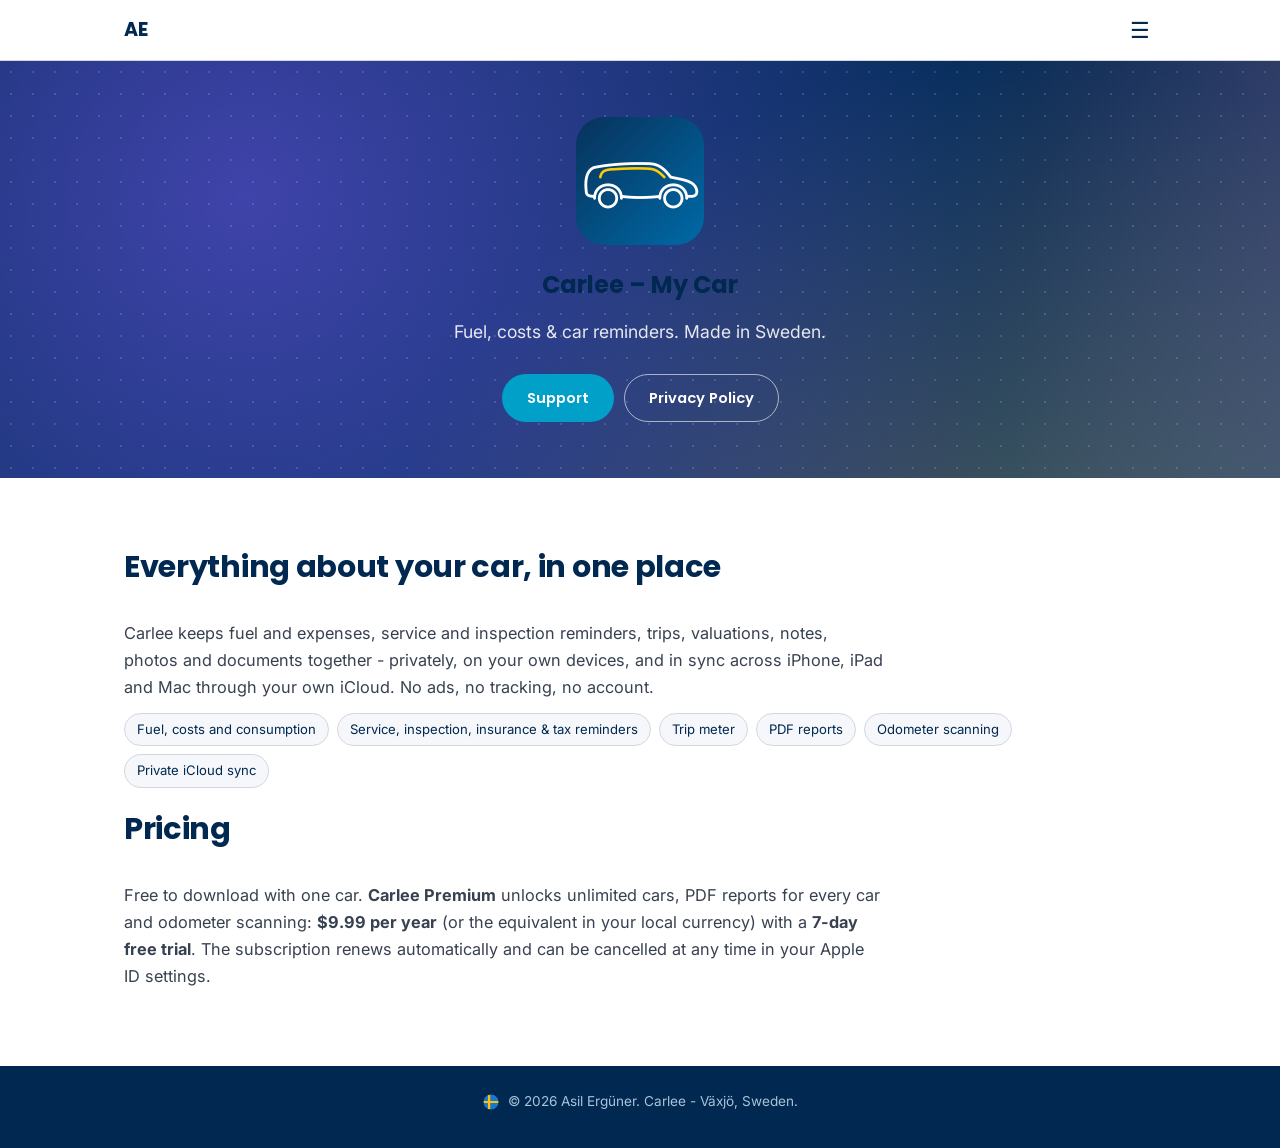
==== carlee/index.html @ 9c523f9e "Add Carlee app page, privacy policy and support pages Co-Authored-By: Claude Sonnet 5.5 <noreply@ant" ====
<!DOCTYPE html>
<html lang="en">
<head>
<meta charset="UTF-8">
<meta name="viewport" content="width=device-width, initial-scale=1.0">
<title>Carlee – My Car | Car costs &amp; reminders for iPhone, iPad and Mac</title>
<meta name="description" content="Carlee is an independent car-management app made in Sweden: fuel, costs, reminders, trips and PDF reports. 7-day free trial, $9.99 per year.">
<link rel="icon" href="data:,">
<link rel="preconnect" href="https://fonts.googleapis.com">
<link rel="preconnect" href="https://fonts.gstatic.com" crossorigin>
<link href="https://fonts.googleapis.com/css2?family=Poppins:wght@500;600;700;800&family=Inter:wght@400;500;600&display=swap" rel="stylesheet">
<link rel="stylesheet" href="/style.css">
</head>
<body>

<header class="site-header">
  <div class="wrap header-inner">
    <a href="/index.html" class="logo">AE</a>
    <nav class="nav" id="nav">
      <a href="/index.html#projects">← All Projects</a>
      <a href="/carlee/">Carlee</a>
      <a href="/carlee/privacy/">Privacy</a>
      <a href="/carlee/support/">Support</a>
    </nav>
    <button class="nav-toggle" id="navToggle" aria-label="Toggle menu">☰</button>
  </div>
</header>

<main id="top">

  <section class="hero">
    <div class="wrap hero-inner">
      <img class="project-icon" src="/assets/apps/carlee-icon.png" alt="Carlee app icon" style="width:128px;height:128px;border-radius:28px;margin-bottom:20px">
      <h1>Carlee – My Car</h1>
      <p class="cw-tagline">Fuel, costs &amp; car reminders. Made in Sweden.</p>
      <div class="hero-actions">
        <a class="btn btn-primary" href="/carlee/support/">Support</a>
        <a class="btn btn-outline" href="/carlee/privacy/">Privacy Policy</a>
      </div>
    </div>
  </section>

  <section class="section">
    <div class="wrap">
      <h2>Everything about your car, in one place</h2>
      <p class="about-text">Carlee keeps fuel and expenses, service and inspection reminders, trips, valuations, notes, photos and documents together - privately, on your own devices, and in sync across iPhone, iPad and Mac through your own iCloud. No ads, no tracking, no account.</p>
      <ul class="chip-list">
        <li>Fuel, costs and consumption</li>
        <li>Service, inspection, insurance &amp; tax reminders</li>
        <li>Trip meter</li>
        <li>PDF reports</li>
        <li>Odometer scanning</li>
        <li>Private iCloud sync</li>
      </ul>
      <h2>Pricing</h2>
      <p class="about-text">Free to download with one car. <strong>Carlee Premium</strong> unlocks unlimited cars, PDF reports for every car and odometer scanning: <strong>$9.99 per year</strong> (or the equivalent in your local currency) with a <strong>7-day free trial</strong>. The subscription renews automatically and can be cancelled at any time in your Apple ID settings.</p>
    </div>
  </section>
</main>

<footer class="site-footer">
  <div class="wrap">
    <p><img class="flag-icon" src="/assets/icons/SwedenFlag.png" alt="Sweden flag"> &copy; <span id="year"></span> Asil Ergüner. Carlee - Växjö, Sweden.</p>
  </div>
</footer>

<script src="/script.js"></script>
</body>
</html>
---- style.css ----
:root {
  --navy: #002850;
  --navy-light: #0b3a6e;
  --cyan: #00a0c8;
  --accent-violet: #7c5cff;
  --accent-coral: #ff6584;
  --accent-amber: #ffb648;
  --body-text: #374150;
  --muted: #828c9b;
  --divider: #d2d7de;
  --surface: #ffffff;
  --surface-alt: #f5f7fa;
  --max-width: 1080px;
  --radius: 18px;
  --radius-sm: 10px;
  --shadow-card: 0 4px 20px rgba(0,40,80,0.06);
  --shadow-card-hover: 0 20px 40px rgba(0,40,80,0.14);
  --font-heading: "Poppins", "Segoe UI", system-ui, sans-serif;
  --font-body: "Inter", "Segoe UI", system-ui, -apple-system, "Helvetica Neue", Arial, sans-serif;
}

* { box-sizing: border-box; }

html { scroll-behavior: smooth; }
[id] { scroll-margin-top: 76px; }

body {
  margin: 0;
  font-family: var(--font-body);
  color: var(--body-text);
  background: var(--surface);
  line-height: 1.65;
}

.wrap {
  max-width: var(--max-width);
  margin: 0 auto;
  padding: 0 24px;
}

h1, h2, h3 { font-family: var(--font-heading); color: var(--navy); margin: 0 0 12px; font-weight: 700; }
h2 { font-size: 1.9rem; margin-bottom: 28px; letter-spacing: -0.01em; }
h2.center { text-align: center; }
h3 { font-size: 1.1rem; margin-bottom: 4px; }
p { margin: 0 0 12px; }
a { color: var(--cyan); text-decoration: none; }
a:hover { text-decoration: underline; }

.eyebrow {
  font-family: var(--font-heading);
  color: var(--cyan);
  font-weight: 600;
  font-size: 0.78rem;
  text-transform: uppercase;
  letter-spacing: 0.14em;
  margin-bottom: 8px;
}
.eyebrow.center { text-align: center; }
.section-gap-top { margin-top: 56px; }

/* Header */
.site-header {
  position: sticky;
  top: 0;
  z-index: 100;
  background: rgba(255,255,255,0.92);
  backdrop-filter: blur(6px);
  border-bottom: 1px solid var(--divider);
}
.header-inner {
  position: relative;
  display: flex;
  align-items: center;
  justify-content: space-between;
  height: 60px;
}
.logo {
  font-family: var(--font-heading);
  font-weight: 700;
  color: var(--navy);
  font-size: 1.2rem;
  text-decoration: none;
}
.nav {
  position: absolute;
  top: calc(100% + 8px);
  right: 0;
  left: auto;
  width: 300px;
  max-width: calc(100vw - 48px);
  background: #fff;
  flex-direction: column;
  align-items: flex-start;
  padding: 16px 20px;
  border: 1px solid var(--divider);
  border-radius: 12px;
  box-shadow: var(--shadow-card-hover);
  display: none;
  gap: 16px;
}
.nav.open { display: flex; }
.nav a {
  font-family: var(--font-heading);
  color: var(--body-text);
  font-weight: 500;
  font-size: 0.92rem;
}
.nav a:hover { color: var(--cyan); text-decoration: none; }
.nav-toggle {
  display: block;
  background: none;
  border: none;
  font-size: 1.4rem;
  cursor: pointer;
  color: var(--navy);
}

/* Hero */
.hero {
  position: relative;
  background:
    radial-gradient(circle at 12% 20%, rgba(124,92,255,0.5), transparent 42%),
    radial-gradient(circle at 88% 12%, rgba(255,101,132,0.45), transparent 45%),
    radial-gradient(circle at 50% 100%, rgba(255,182,72,0.32), transparent 55%),
    radial-gradient(circle at 85% 80%, rgba(0,160,200,0.4), transparent 45%),
    linear-gradient(160deg, var(--navy) 0%, var(--navy-light) 100%);
  background-size: 160% 160%;
  animation: heroDrift 16s ease-in-out infinite alternate;
  padding: 56px 0;
  overflow: hidden;
}
@keyframes heroDrift {
  0% { background-position: 0% 0%, 100% 0%, 50% 100%, 100% 100%, 0% 0%; }
  100% { background-position: 15% 15%, 85% 15%, 55% 85%, 90% 90%, 0% 0%; }
}
.hero::before {
  content: "";
  position: absolute;
  inset: 0;
  background-image: radial-gradient(rgba(255,255,255,0.14) 1px, transparent 1px);
  background-size: 22px 22px;
  pointer-events: none;
}
.hero .wrap { position: relative; z-index: 1; }

.hero-split {
  display: grid;
  grid-template-columns: minmax(280px, 340px) 1fr;
  gap: 28px;
  align-items: stretch;
}

.hero-card, .hero-info {
  background: #fff;
  border-radius: 24px;
  box-shadow: 0 24px 60px rgba(0,10,25,0.35);
  overflow: hidden;
}
.hero-card { text-align: center; display: flex; flex-direction: column; align-items: center; padding: 0; }
.hero-info { text-align: left; padding: 40px 32px; }

.hero-photo {
  width: 100%;
  aspect-ratio: 3 / 2;
  object-fit: cover;
  object-position: 62% 35%;
  display: block;
}
.hero-card-body {
  padding: 28px 32px 32px;
  display: flex;
  flex-direction: column;
  align-items: center;
  width: 100%;
}
.hero-card h1 { font-size: 1.6rem; margin-bottom: 4px; }
.hero-role { color: var(--cyan); font-weight: 600; font-size: 0.92rem; margin-bottom: 20px; }

.social-row { display: flex; gap: 10px; margin-bottom: 24px; }
.social-row a {
  width: 38px;
  height: 38px;
  border-radius: 50%;
  background: var(--surface-alt);
  color: var(--navy);
  display: flex;
  align-items: center;
  justify-content: center;
}
.social-row a svg { width: 18px; height: 18px; }
.social-row a:hover { background: var(--cyan); color: #fff; }

.hero-actions { display: flex; gap: 10px; justify-content: center; flex-wrap: nowrap; width: 100%; }
.hero-card .btn { flex: 1; text-align: center; min-width: 0; padding-left: 14px; padding-right: 14px; white-space: nowrap; }

.hero-info .about-text { color: var(--body-text); margin-bottom: 24px; }

.fact-grid {
  display: grid;
  grid-template-columns: 1fr 1fr;
  gap: 12px;
}
.fact-pill {
  display: flex;
  flex-direction: column;
  gap: 6px;
  background: var(--surface-alt);
  border-radius: 12px;
  padding: 12px 16px;
}
.fact-label {
  align-self: flex-start;
  background: var(--cyan);
  color: #fff;
  font-size: 0.7rem;
  font-weight: 600;
  text-transform: uppercase;
  letter-spacing: 0.06em;
  padding: 3px 9px;
  border-radius: 999px;
}
.fact-value { font-weight: 600; color: var(--navy); font-size: 0.95rem; }

@media (max-width: 800px) {
  .hero-split { grid-template-columns: 1fr; }
  .fact-grid { grid-template-columns: 1fr; }
}

/* Buttons */
.btn {
  display: inline-block;
  font-family: var(--font-heading);
  padding: 11px 24px;
  border-radius: 999px;
  font-weight: 600;
  font-size: 0.92rem;
  text-decoration: none;
  text-align: center;
  border: 1px solid transparent;
  transition: transform 0.15s ease, opacity 0.15s ease;
}
.btn:hover { text-decoration: none; opacity: 0.92; }
.btn-icon { display: inline-flex; align-items: center; justify-content: center; gap: 8px; }
.btn-icon svg { width: 16px; height: 16px; flex-shrink: 0; }
.btn-primary { background: var(--cyan); color: #fff; }
.btn-outline { background: transparent; color: #fff; border: 1px solid rgba(255,255,255,0.6); }
.btn-outline-navy { background: transparent; color: var(--navy); border: 1px solid var(--divider); }
.btn-outline-navy:hover { background: var(--surface-alt); border-color: var(--navy); }
.btn-small { background: var(--navy); color: #fff; padding: 7px 16px; font-size: 0.85rem; border-radius: 999px; }

/* Sections */
.section { padding: 64px 0; }
.section-alt { background: var(--surface-alt); }
.section-intro { color: var(--muted); margin-bottom: 32px; max-width: 640px; }
#hobbies .section-intro { max-width: none; }
.sub-heading { margin-top: 56px; }

.about-text { max-width: 760px; color: var(--body-text); font-size: 1.02rem; }

.about-grid {
  display: grid;
  grid-template-columns: repeat(auto-fit, minmax(240px, 1fr));
  gap: 24px;
  margin-top: 32px;
}
.about-card {
  background: var(--surface);
  border: 1px solid var(--divider);
  border-radius: var(--radius);
  box-shadow: var(--shadow-card);
  padding: 20px 22px;
}
.about-card h3 { color: var(--cyan); font-size: 1rem; text-transform: uppercase; letter-spacing: 0.03em; }

.tag-list, .plain-list { list-style: none; padding: 0; margin: 0; }
.tag-list li, .plain-list li {
  padding: 6px 0;
  border-bottom: 1px solid var(--divider);
  font-size: 0.92rem;
}
.tag-list li:last-child, .plain-list li:last-child { border-bottom: none; }

/* Timeline */
.timeline { display: flex; flex-direction: column; gap: 28px; }
.timeline-item {
  display: grid;
  grid-template-columns: 160px 56px 1fr;
  grid-template-areas: "date badge content";
  gap: 20px;
  align-items: start;
}
.timeline-date {
  grid-area: date;
  color: var(--cyan);
  font-weight: 600;
  font-size: 0.88rem;
  white-space: nowrap;
  padding-top: 10px;
}
.timeline-item .org-badge { grid-area: badge; }
.timeline-item .timeline-content { grid-area: content; }
.timeline-content h3 span { color: var(--navy); font-weight: 700; }
.timeline-loc { color: var(--muted); font-size: 0.88rem; margin-bottom: 8px; }
.timeline-content p:not(.timeline-loc) { font-size: 0.95rem; }

/* Logo / monogram badges */
.org-badge {
  width: 56px;
  height: 56px;
  border-radius: 12px;
  background: var(--surface);
  border: 1px solid var(--divider);
  display: flex;
  align-items: center;
  justify-content: center;
  overflow: hidden;
  flex-shrink: 0;
}
.org-badge img { width: 100%; height: 100%; object-fit: contain; padding: 8px; box-sizing: border-box; }
.org-badge img.logo-darken { filter: brightness(0.55) contrast(1.4); }
.org-badge.badge-mono {
  background: linear-gradient(150deg, var(--navy), var(--navy-light));
  color: #fff;
  font-weight: 700;
  font-size: 0.85rem;
  letter-spacing: 0.02em;
  border: none;
}

/* Skills as service cards */
.services-grid {
  display: grid;
  grid-template-columns: repeat(auto-fit, minmax(230px, 1fr));
  gap: 24px;
  margin-top: 36px;
}
.service-card {
  background: var(--surface);
  border: 1px solid var(--divider);
  border-radius: var(--radius);
  box-shadow: var(--shadow-card);
  padding: 32px 26px;
  text-align: center;
}
.service-icon {
  width: 64px;
  height: 64px;
  border-radius: 50%;
  background: linear-gradient(150deg, var(--cyan), var(--navy));
  color: #fff;
  display: flex;
  align-items: center;
  justify-content: center;
  margin: 0 auto 18px;
  box-shadow: 0 10px 22px rgba(0,160,200,0.28);
}
.service-icon svg { width: 26px; height: 26px; }
.service-card h3 { font-size: 1.05rem; margin-bottom: 8px; }
.service-card p { font-size: 0.88rem; color: var(--muted); margin: 0; }

/* Certificate badge cards */
.cert-grid {
  display: grid;
  grid-template-columns: repeat(auto-fit, minmax(150px, 1fr));
  gap: 16px;
}
.cert-card {
  background: var(--surface-alt);
  border: 1px solid var(--divider);
  border-radius: var(--radius);
  box-shadow: var(--shadow-card);
  padding: 18px 16px;
  text-align: center;
  display: flex;
  flex-direction: column;
  align-items: center;
  gap: 10px;
}
.cert-card p { font-size: 0.82rem; color: var(--body-text); margin: 0; line-height: 1.4; }
.cert-badge { width: 92px; height: 92px; display: flex; align-items: center; justify-content: center; }
.cert-badge img { width: 100%; height: 100%; object-fit: contain; }

/* Projects */
.project-grid {
  display: grid;
  grid-template-columns: repeat(auto-fit, minmax(260px, 1fr));
  gap: 24px;
}
.project-card {
  background: var(--surface);
  border: 1px solid var(--divider);
  border-radius: var(--radius);
  box-shadow: var(--shadow-card);
  padding: 24px;
  display: flex;
  flex-direction: column;
  gap: 14px;
}
.project-card-wide { grid-column: 1 / -1; flex-direction: row; align-items: flex-start; }
.project-card-wide .project-body { flex: 1; }
.project-icon {
  width: 64px;
  height: 64px;
  border-radius: 14px;
  object-fit: cover;
  flex-shrink: 0;
}
.project-icon-brand {
  display: flex;
  align-items: center;
  justify-content: center;
  background: var(--navy);
  color: var(--cyan);
  font-weight: 700;
  font-size: 1.1rem;
}
.project-sub { color: var(--muted); font-size: 0.85rem; margin-bottom: 6px; }
.project-body p { font-size: 0.95rem; }
.project-body { display: flex; flex-direction: column; flex: 1; }
.project-body .btn-small { margin-top: auto; align-self: flex-start; }
.chip-list { list-style: none; display: flex; flex-wrap: wrap; gap: 8px; padding: 0; margin: 8px 0 16px; }
.chip-list li {
  background: var(--surface-alt);
  border: 1px solid var(--divider);
  color: var(--navy);
  font-size: 0.82rem;
  padding: 5px 12px;
  border-radius: 999px;
}

/* Hobbies */
.hobby-grid {
  display: grid;
  grid-template-columns: repeat(auto-fit, minmax(260px, 1fr));
  gap: 24px;
  margin-top: 8px;
}
.hobby-card {
  margin: 0;
  border-radius: var(--radius);
  overflow: hidden;
  box-shadow: var(--shadow-card);
  background: var(--surface);
}
.hobby-card img { width: 100%; height: 260px; object-fit: cover; display: block; }
.hobby-photo-pair { display: flex; height: 260px; }
.hobby-photo-pair img { width: 50%; height: 100%; }
.hobby-card figcaption {
  padding: 14px 18px;
  font-family: var(--font-heading);
  font-weight: 600;
  color: var(--navy);
  font-size: 0.95rem;
}
.hobby-card:hover { transform: translateY(-6px); box-shadow: var(--shadow-card-hover); }

/* Contact form */
.contact-form {
  max-width: 560px;
  margin: 0 auto 28px;
  text-align: left;
  background: #fff;
  border: 1px solid var(--divider);
  border-radius: var(--radius);
  box-shadow: var(--shadow-card);
  padding: 32px;
}
.form-row { display: flex; gap: 14px; margin-bottom: 14px; }
.form-row input { flex: 1; }
.contact-form input, .contact-form textarea {
  width: 100%;
  font-family: var(--font-body);
  font-size: 0.95rem;
  padding: 12px 14px;
  border: 1px solid var(--divider);
  border-radius: var(--radius-sm);
  background: var(--surface-alt);
  color: var(--body-text);
  resize: vertical;
}
.contact-form textarea { margin-bottom: 16px; }
.contact-form input:focus, .contact-form textarea:focus {
  outline: none;
  border-color: var(--cyan);
  background: #fff;
}
.contact-form .btn { width: 100%; border: none; cursor: pointer; }
.form-note { margin: 12px 0 0; font-size: 0.85rem; color: var(--cyan); min-height: 1.2em; }
@media (max-width: 560px) {
  .form-row { flex-direction: column; gap: 0; }
}

/* Contact */
.contact-section { text-align: center; }
.contact-section .section-intro { margin-left: auto; margin-right: auto; }
.contact-actions { display: flex; gap: 14px; justify-content: center; flex-wrap: wrap; margin-top: 8px; }
.contact-section .btn-outline, .contact-section .btn-primary {
  color: #fff;
}
.contact-section .btn-outline { background: var(--navy); border: 1px solid var(--navy); }

/* Footer */
.site-footer {
  background: var(--navy);
  color: #a9c3da;
  padding: 24px 0;
  text-align: center;
  font-size: 0.85rem;
}
.site-footer a { color: #d7e6f2; }
.flag-icon { width: 18px; height: 18px; border-radius: 50%; vertical-align: middle; margin-right: 4px; object-fit: cover; }

/* ComplianceWorks page */
.hero-inner { display: flex; flex-direction: column; align-items: center; text-align: center; }
.cw-logo { width: 96px; height: 96px; margin: 0 auto 24px; display: block; border-radius: 20px; object-fit: contain; }

.cw-badge {
  display: inline-flex;
  align-items: center;
  gap: 10px;
  background: #fff;
  box-shadow: 0 8px 20px rgba(0,0,0,0.2);
  color: var(--muted);
  font-family: var(--font-heading);
  font-size: 0.85rem;
  font-weight: 600;
  letter-spacing: 0.04em;
  padding: 11px 22px 11px 24px;
  border-radius: 999px;
  margin-bottom: 24px;
}
.cw-badge-logo { height: 22px; width: auto; display: block; }
.cw-tagline {
  color: rgba(255,255,255,0.88);
  font-size: 1.1rem;
  max-width: 560px;
  margin: 0 0 28px;
}
.cw-stats {
  display: flex;
  gap: 40px;
  justify-content: center;
  flex-wrap: wrap;
  margin-top: 40px;
  padding-top: 32px;
  border-top: 1px solid rgba(255,255,255,0.15);
  width: 100%;
  max-width: 480px;
}
.cw-stat { display: flex; flex-direction: column; align-items: center; }
.cw-stat strong { font-family: var(--font-heading); color: #fff; font-size: 1.8rem; font-weight: 700; }
.cw-stat span { color: rgba(255,255,255,0.7); font-size: 0.8rem; margin-top: 2px; }
.cw-logo-wide-card {
  background: #fff;
  display: inline-block;
  padding: 34px 68px;
  border-radius: 16px;
  margin: 0 auto 24px;
  box-shadow: 0 14px 40px rgba(0,0,0,0.3);
}
.cw-logo-wide { display: block; height: 140px; width: auto; max-width: 100%; }
@media (max-width: 600px) {
  .cw-logo-wide-card { padding: 20px 32px; }
  .cw-logo-wide { height: 85px; }
}
.cw-feature-grid { margin-top: 20px; }
.cw-statement { background: var(--navy); padding: 44px 0; text-align: center; }
.cw-statement-text {
  color: #fff;
  font-family: var(--font-heading);
  font-weight: 800;
  font-size: clamp(1.6rem, 4.5vw, 3rem);
  letter-spacing: 0.01em;
  margin: 0;
}
.solution-layout {
  display: flex;
  gap: 40px;
  align-items: flex-start;
}
.solution-text { flex: 1; min-width: 0; }
.solution-text .about-text { margin-bottom: 12px; }
.solution-points { list-style: none; padding: 0; margin: 12px 0 0; max-width: 620px; }
.solution-points li {
  position: relative;
  padding: 8px 0 8px 26px;
  border-bottom: 1px solid var(--divider);
  font-size: 0.95rem;
  color: var(--body-text);
}
.solution-points li:last-child { border-bottom: none; }
.solution-points li::before {
  content: "";
  position: absolute;
  left: 2px;
  top: 15px;
  width: 8px;
  height: 8px;
  border-radius: 50%;
  background: var(--cyan);
}
.taskpane-shot { flex-shrink: 0; width: 220px; text-align: center; }
.taskpane-shot img {
  width: 100%;
  border-radius: 10px;
  border: 1px solid var(--divider);
  box-shadow: 0 12px 32px rgba(0,40,80,0.15);
}
.taskpane-caption { margin-top: 10px; font-size: 0.82rem; color: var(--muted); }
@media (max-width: 720px) {
  .solution-layout { flex-direction: column; }
  .taskpane-shot { width: 200px; margin: 0 auto; }
}

.screenshot-grid {
  display: grid;
  grid-template-columns: repeat(auto-fit, minmax(320px, 1fr));
  gap: 24px;
  margin-top: 24px;
}
.screenshot-card { margin: 0; text-align: center; }
.screenshot-card img {
  width: 100%;
  border-radius: 10px;
  border: 1px solid var(--divider);
  box-shadow: 0 12px 32px rgba(0,40,80,0.15);
  display: block;
  cursor: zoom-in;
}
.screenshot-card figcaption { margin-top: 10px; font-size: 0.88rem; color: var(--muted); }

/* Lightbox */
.lightbox {
  display: none;
  position: fixed;
  inset: 0;
  background: rgba(0,10,25,0.9);
  align-items: center;
  justify-content: center;
  padding: 40px;
  z-index: 1000;
  cursor: zoom-out;
}
.lightbox.open { display: flex; }
.lightbox img {
  max-width: 90vw;
  max-height: 90vh;
  border-radius: 8px;
  box-shadow: 0 20px 60px rgba(0,0,0,0.5);
}
.feature-card { position: relative; padding-top: 26px; }
.feature-icon-tile {
  width: 48px;
  height: 48px;
  border-radius: 12px;
  background: var(--surface-alt);
  border: 1px solid var(--divider);
  color: var(--cyan);
  display: flex;
  align-items: center;
  justify-content: center;
  margin-bottom: 14px;
}
.feature-icon-tile svg { width: 24px; height: 24px; }
.feature-icon-tile img { width: 30px; height: 30px; }

.utility-grid {
  display: grid;
  grid-template-columns: repeat(5, 1fr);
  gap: 14px;
  margin-top: 24px;
}
.utility-item {
  display: flex;
  align-items: center;
  gap: 10px;
  background: var(--surface);
  border: 1px solid var(--divider);
  border-radius: 8px;
  padding: 12px 14px;
  font-size: 0.85rem;
  color: var(--body-text);
  font-weight: 500;
}
.utility-item img { width: 24px; height: 24px; flex-shrink: 0; }
.btn-dark { color: var(--navy); border: 1px solid var(--navy); }
.contact-section .btn-dark { background: transparent; color: #fff; border: 1px solid rgba(255,255,255,0.6); }
.section:not(.contact-section) .btn-dark { background: transparent; }

.download-grid {
  display: grid;
  grid-template-columns: repeat(3, 1fr);
  gap: 24px;
  margin-top: 8px;
}
.download-card {
  background: var(--surface);
  border: 1px solid var(--divider);
  border-radius: var(--radius);
  box-shadow: var(--shadow-card);
  padding: 28px;
  display: flex;
  flex-direction: column;
  align-items: center;
  text-align: center;
  gap: 12px;
}
.download-icon {
  font-size: 1.8rem;
  width: 52px;
  height: 52px;
  border-radius: 50%;
  background: var(--surface-alt);
  display: flex;
  align-items: center;
  justify-content: center;
  flex-shrink: 0;
}
.download-body { display: flex; flex-direction: column; align-items: center; flex: 1; width: 100%; }
.download-body .btn { margin-top: auto; }
.eula-note { margin-top: 28px; color: var(--muted); font-size: 0.9rem; }

.trial-license {
  margin-top: 24px;
  background: var(--surface);
  border: 1px solid var(--divider);
  border-radius: var(--radius);
  box-shadow: var(--shadow-card);
  padding: 24px 28px;
}
.trial-license h3 { color: var(--cyan); }
.trial-license p { font-size: 0.92rem; }
.trial-license-keys {
  display: flex;
  flex-wrap: wrap;
  gap: 16px;
  margin-top: 8px;
}
.trial-license-field {
  display: flex;
  flex-direction: column;
  gap: 6px;
  background: var(--surface-alt);
  border-radius: var(--radius-sm);
  padding: 12px 18px;
  flex: 1;
  min-width: 220px;
}
.trial-license-field span {
  font-family: var(--font-heading);
  font-size: 0.72rem;
  font-weight: 600;
  text-transform: uppercase;
  letter-spacing: 0.06em;
  color: var(--muted);
}
.trial-license-field code {
  font-family: "SFMono-Regular", Consolas, "Liberation Mono", Menlo, monospace;
  font-size: 0.98rem;
  font-weight: 600;
  color: var(--navy);
  word-break: break-all;
}
.trial-license-note { margin: 14px 0 0; font-size: 0.85rem; color: var(--muted); }
.trial-license-download { justify-content: flex-start; margin-top: 12px; }

/* Motion & interaction */
a, .btn, .project-card, .about-card, .cert-card, .service-card, .hobby-card, .org-badge, .timeline-item .org-badge,
.utility-item, .download-card, .feature-card, .site-header {
  transition: transform 0.25s ease, box-shadow 0.25s ease, border-color 0.25s ease,
              background-color 0.25s ease, opacity 0.6s ease;
}

.btn:hover { transform: translateY(-2px); box-shadow: 0 8px 20px rgba(0,40,80,0.18); }
.btn-primary:hover { box-shadow: 0 8px 22px rgba(0,160,200,0.4); }
.btn:active { transform: translateY(0); box-shadow: none; }

.project-card:hover, .about-card:hover, .cert-card:hover, .download-card:hover, .feature-card:hover, .service-card:hover {
  transform: translateY(-6px);
  box-shadow: var(--shadow-card-hover);
  border-color: var(--cyan);
}
.service-card:hover .service-icon { transform: scale(1.08); }

.utility-item:hover {
  transform: translateY(-3px);
  border-color: var(--cyan);
  box-shadow: 0 8px 18px rgba(0,40,80,0.1);
}

.timeline-item:hover .org-badge { transform: scale(1.08); border-color: var(--cyan); }

.avatar { transition: transform 0.35s ease; }
.avatar:hover { transform: scale(1.06) rotate(3deg); }

.cw-logo-wide-card { transition: transform 0.3s ease, box-shadow 0.3s ease; }
.cw-logo-wide-card:hover { transform: translateY(-3px); box-shadow: 0 18px 46px rgba(0,0,0,0.35); }

/* Nav underline (top-level links only) */
.nav > a, .nav-dropdown > a { position: relative; }
.nav > a::after, .nav-dropdown > a::after {
  content: "";
  position: absolute;
  left: 0; right: 0; bottom: -6px;
  height: 2px;
  background: var(--cyan);
  transform: scaleX(0);
  transform-origin: right;
  transition: transform 0.25s ease;
}
.nav > a:hover::after, .nav-dropdown > a:hover::after { transform: scaleX(1); transform-origin: left; }

/* Projects dropdown */
.nav-dropdown { position: relative; width: 100%; }
.nav-dropdown-menu {
  position: static;
  padding-top: 0;
  display: none;
  flex-direction: column;
  z-index: 50;
}
.nav-dropdown-menu-inner {
  background: transparent;
  border: none;
  border-left: 2px solid var(--divider);
  box-shadow: none;
  padding: 4px 0 4px 10px;
  margin: 6px 0 0 2px;
  min-width: 0;
  display: flex;
  flex-direction: column;
  gap: 2px;
}
.nav-dropdown.open .nav-dropdown-menu { display: flex; }
.nav-dropdown-menu a {
  padding: 9px 10px;
  border-radius: 6px;
  font-size: 0.9rem;
  font-weight: 500;
  color: var(--body-text);
  white-space: nowrap;
}
.nav-dropdown-menu a:hover { background: var(--surface-alt); text-decoration: none; color: var(--navy); }
.nav-dropdown-divider { height: 1px; background: var(--divider); margin: 6px 4px; }

/* Sticky header shadow on scroll */
.site-header.scrolled { box-shadow: 0 4px 16px rgba(0,20,40,0.08); }

/* Hero entrance animation */
.hero-inner > * { animation: fadeInUp 0.7s ease both; }
.hero-inner > *:nth-child(1) { animation-delay: 0.05s; }
.hero-inner > *:nth-child(2) { animation-delay: 0.15s; }
.hero-inner > *:nth-child(3) { animation-delay: 0.25s; }
.hero-inner > *:nth-child(4) { animation-delay: 0.35s; }
.hero-inner > *:nth-child(5) { animation-delay: 0.45s; }
@keyframes fadeInUp {
  from { opacity: 0; transform: translateY(18px); }
  to { opacity: 1; transform: translateY(0); }
}

/* Scroll reveal */
.reveal { opacity: 0; transform: translateY(28px); transition: opacity 0.6s ease, transform 0.6s ease; }
.reveal.visible { opacity: 1; transform: translateY(0); }

@media (prefers-reduced-motion: reduce) {
  *, *::before, *::after {
    animation-duration: 0.001ms !important;
    animation-iteration-count: 1 !important;
    transition-duration: 0.001ms !important;
  }
  .reveal { opacity: 1; transform: none; }
}

/* Responsive */
@media (max-width: 720px) {
  .timeline-item {
    grid-template-columns: 56px 1fr;
    grid-template-areas: "badge date" "content content";
    gap: 6px 12px;
  }
  .timeline-date { padding-top: 0; align-self: center; }
  .project-card-wide { flex-direction: column; }
}

@media (max-width: 900px) {
  .utility-grid { grid-template-columns: repeat(2, 1fr); }
  .download-grid { grid-template-columns: 1fr; }
}
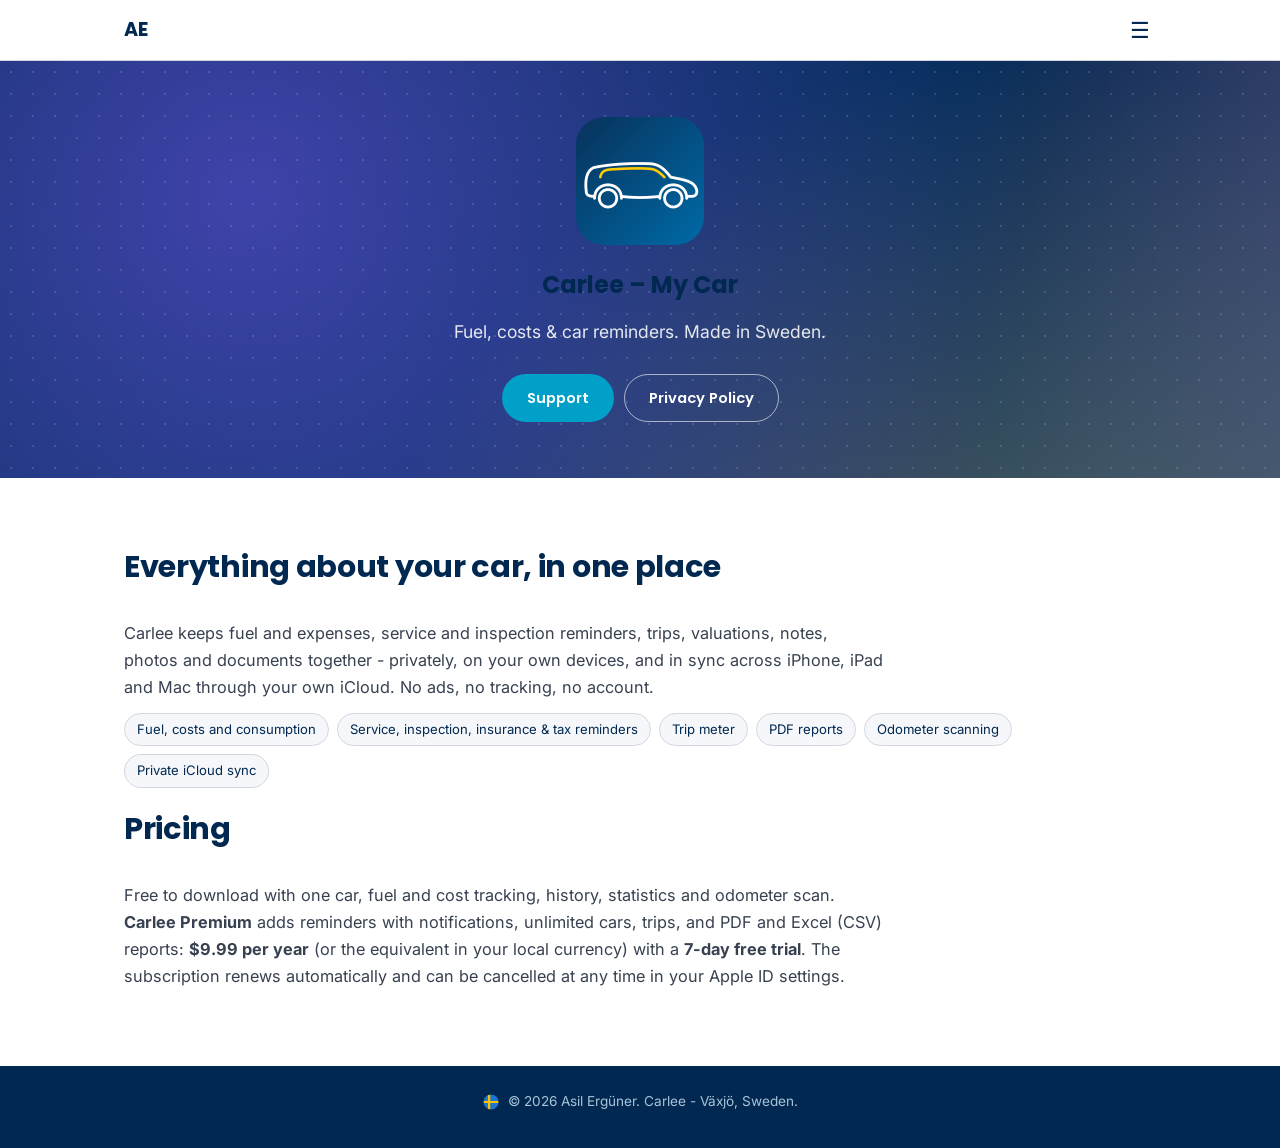
==== commit 8dc22c8b: "Update Carlee pricing text to the final free and Premium split Co-Authored-By: Claude Sonnet 5.5 <no" ====
--- a/carlee/index.html
+++ b/carlee/index.html
@@ -53,7 +53,7 @@
         <li>Private iCloud sync</li>
       </ul>
       <h2>Pricing</h2>
-      <p class="about-text">Free to download with one car. <strong>Carlee Premium</strong> unlocks unlimited cars, PDF reports for every car and odometer scanning: <strong>$9.99 per year</strong> (or the equivalent in your local currency) with a <strong>7-day free trial</strong>. The subscription renews automatically and can be cancelled at any time in your Apple ID settings.</p>
+      <p class="about-text">Free to download with one car, fuel and cost tracking, history, statistics and odometer scan. <strong>Carlee Premium</strong> adds reminders with notifications, unlimited cars, trips, and PDF and Excel (CSV) reports: <strong>$9.99 per year</strong> (or the equivalent in your local currency) with a <strong>7-day free trial</strong>. The subscription renews automatically and can be cancelled at any time in your Apple ID settings.</p>
     </div>
   </section>
 </main>
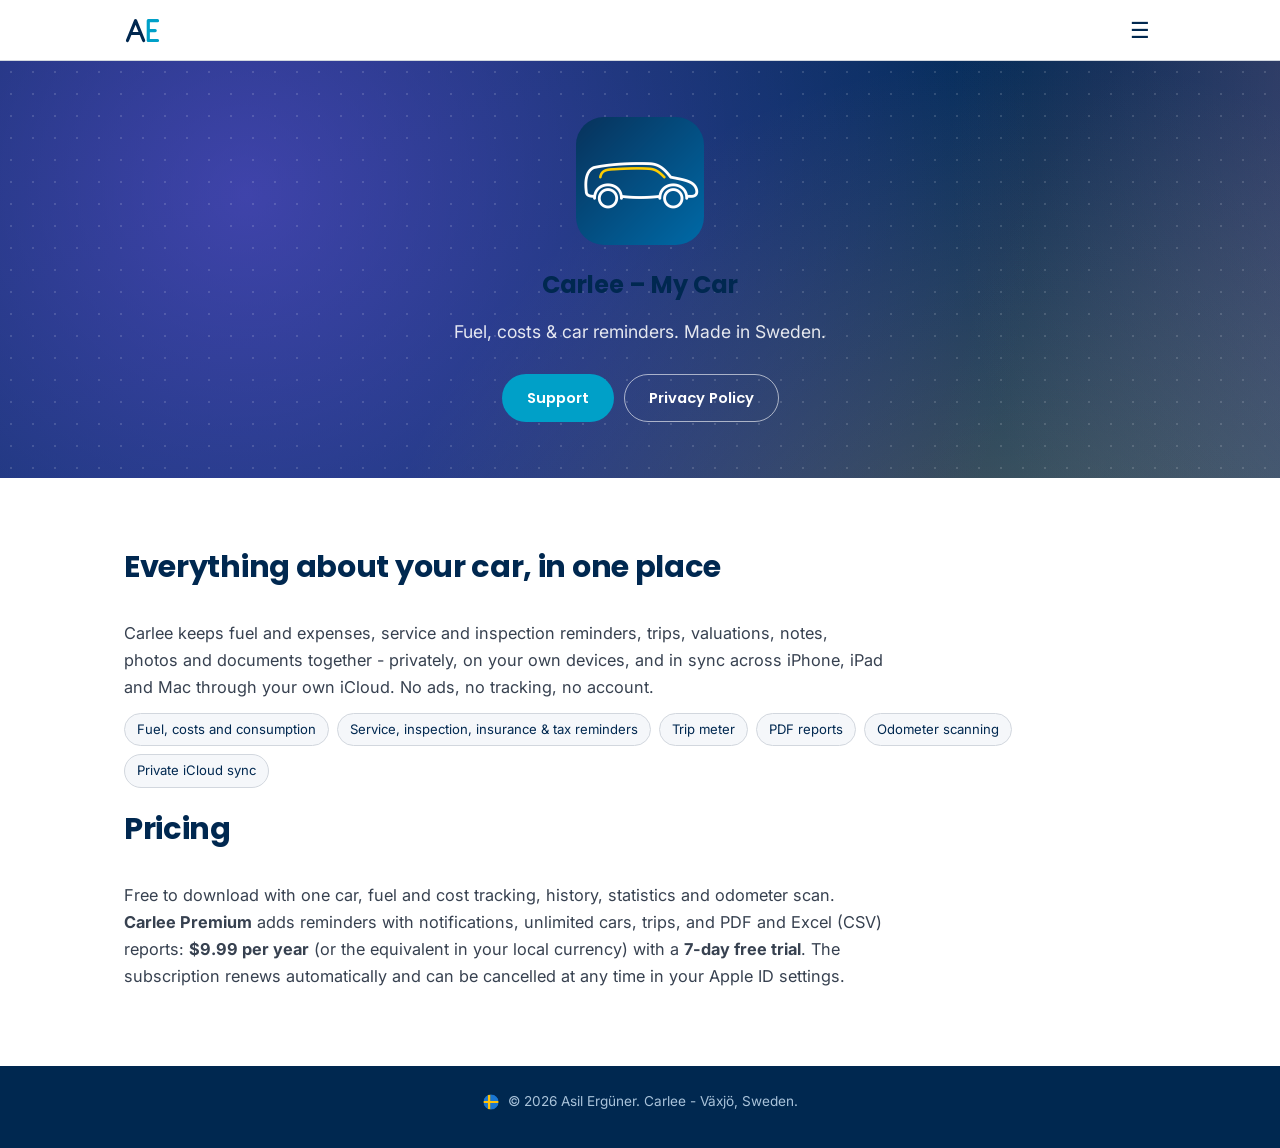
==== commit 0c28d43a: "Add AE logo mark, favicon and nav logo Co-Authored-By: Claude Sonnet 5.5 <noreply@anthropic.com> Cla" ====
--- a/carlee/index.html
+++ b/carlee/index.html
@@ -5,7 +5,8 @@
 <meta name="viewport" content="width=device-width, initial-scale=1.0">
 <title>Carlee – My Car | Car costs &amp; reminders for iPhone, iPad and Mac</title>
 <meta name="description" content="Carlee is an independent car-management app made in Sweden: fuel, costs, reminders, trips and PDF reports. 7-day free trial, $9.99 per year.">
-<link rel="icon" href="data:,">
+<link rel="icon" type="image/svg+xml" href="/assets/brand/favicon.svg">
+<link rel="apple-touch-icon" href="/assets/brand/favicon-180.png">
 <link rel="preconnect" href="https://fonts.googleapis.com">
 <link rel="preconnect" href="https://fonts.gstatic.com" crossorigin>
 <link href="https://fonts.googleapis.com/css2?family=Poppins:wght@500;600;700;800&family=Inter:wght@400;500;600&display=swap" rel="stylesheet">
@@ -15,7 +16,7 @@
 
 <header class="site-header">
   <div class="wrap header-inner">
-    <a href="/index.html" class="logo">AE</a>
+    <a href="/index.html" class="logo" aria-label="Asil Ergüner"><img src="/assets/brand/ae-mark.svg" alt="AE" class="logo-mark"></a>
     <nav class="nav" id="nav">
       <a href="/index.html#projects">← All Projects</a>
       <a href="/carlee/">Carlee</a>
--- a/style.css
+++ b/style.css
@@ -842,6 +842,8 @@
 }
 .nav-dropdown-menu a:hover { background: var(--surface-alt); text-decoration: none; color: var(--navy); }
 .nav-dropdown-divider { height: 1px; background: var(--divider); margin: 6px 4px; }
+/* Indent the individual projects under "All Software Development" */
+.nav-dropdown-menu-inner a:not(:first-child) { padding-left: 26px; }
 
 /* Sticky header shadow on scroll */
 .site-header.scrolled { box-shadow: 0 4px 16px rgba(0,20,40,0.08); }
@@ -886,3 +888,29 @@
   .utility-grid { grid-template-columns: repeat(2, 1fr); }
   .download-grid { grid-template-columns: 1fr; }
 }
+
+/* ComplianceWorks SEO sections */
+.cw-h1 {
+  color: #fff;
+  font-size: clamp(1.7rem, 4.2vw, 2.6rem);
+  line-height: 1.15;
+  max-width: 760px;
+  margin: 0 0 14px;
+}
+.cw-faq { max-width: 760px; }
+.cw-faq details {
+  border-bottom: 1px solid rgba(0,0,0,0.12);
+  padding: 16px 0;
+}
+.cw-faq summary {
+  font-family: var(--font-heading);
+  font-weight: 600;
+  color: var(--navy);
+  cursor: pointer;
+}
+.cw-faq details p { margin: 12px 0 0; color: var(--muted); }
+.cw-admin-grid { grid-template-columns: repeat(3, 1fr); }
+@media (max-width: 900px) { .cw-admin-grid { grid-template-columns: repeat(2, 1fr); } }
+@media (max-width: 600px) { .cw-admin-grid { grid-template-columns: 1fr; } }
+.logo { display: inline-flex; align-items: center; }
+.logo-mark { height: 28px; width: auto; display: block; }
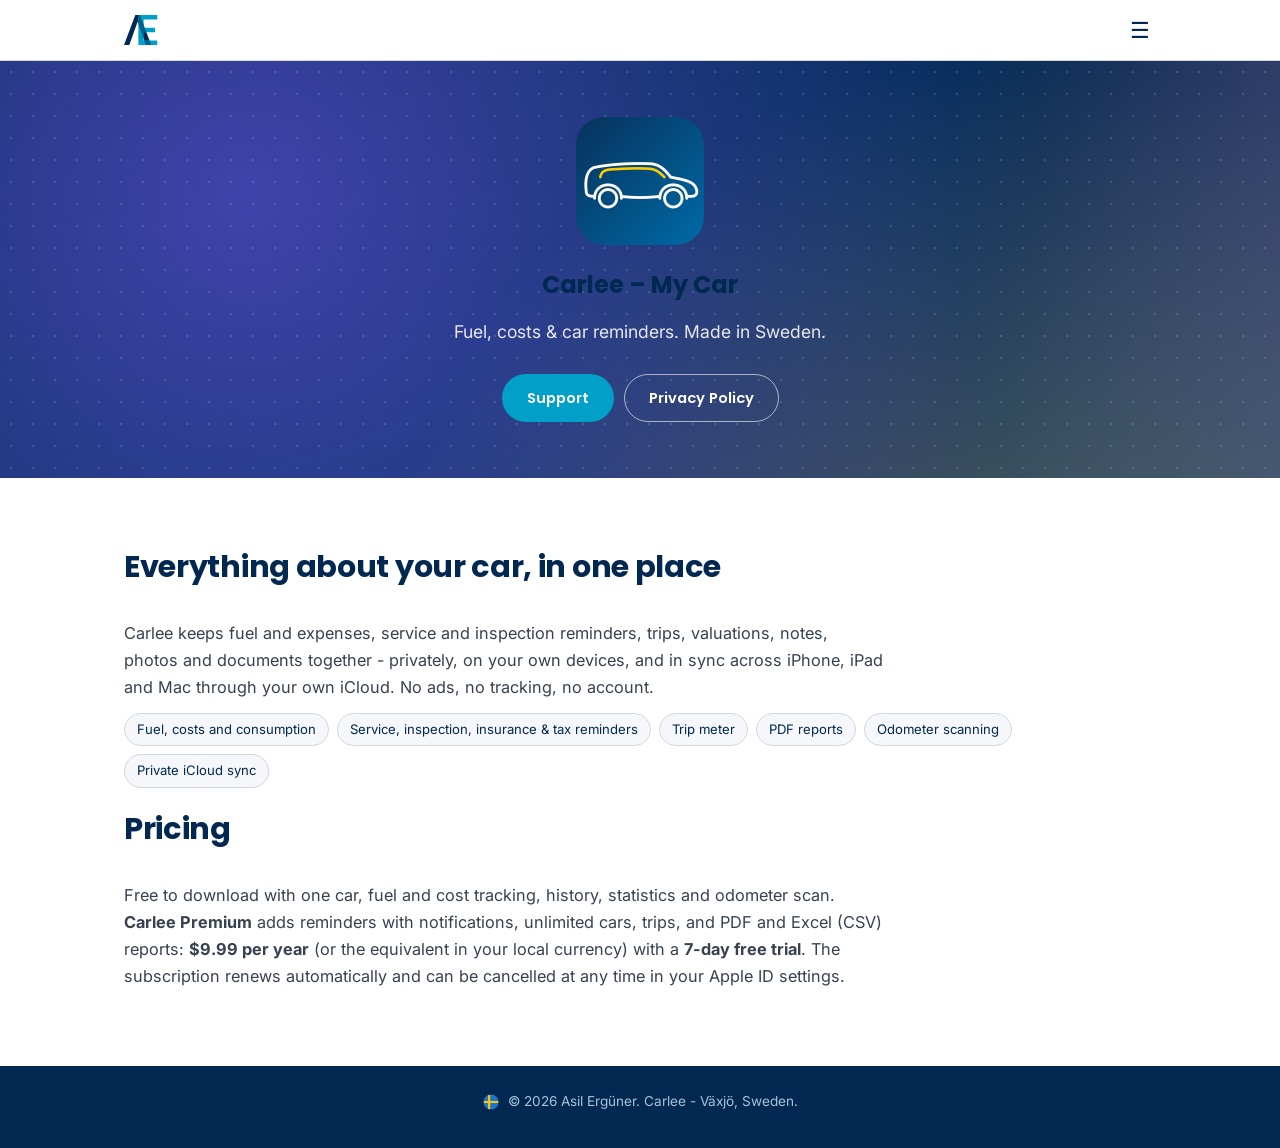
==== commit a97bfc6f: "Redesign favicon for legibility at tab size, add .ico fallback" ====
--- a/carlee/index.html
+++ b/carlee/index.html
@@ -5,6 +5,7 @@
 <meta name="viewport" content="width=device-width, initial-scale=1.0">
 <title>Carlee – My Car | Car costs &amp; reminders for iPhone, iPad and Mac</title>
 <meta name="description" content="Carlee is an independent car-management app made in Sweden: fuel, costs, reminders, trips and PDF reports. 7-day free trial, $9.99 per year.">
+<link rel="icon" href="/assets/brand/favicon.ico" sizes="32x32">
 <link rel="icon" type="image/svg+xml" href="/assets/brand/favicon.svg">
 <link rel="apple-touch-icon" href="/assets/brand/favicon-180.png">
 <link rel="preconnect" href="https://fonts.googleapis.com">
--- a/style.css
+++ b/style.css
@@ -913,4 +913,4 @@
 @media (max-width: 900px) { .cw-admin-grid { grid-template-columns: repeat(2, 1fr); } }
 @media (max-width: 600px) { .cw-admin-grid { grid-template-columns: 1fr; } }
 .logo { display: inline-flex; align-items: center; }
-.logo-mark { height: 28px; width: auto; display: block; }
+.logo-mark { height: 30px; width: auto; display: block; }
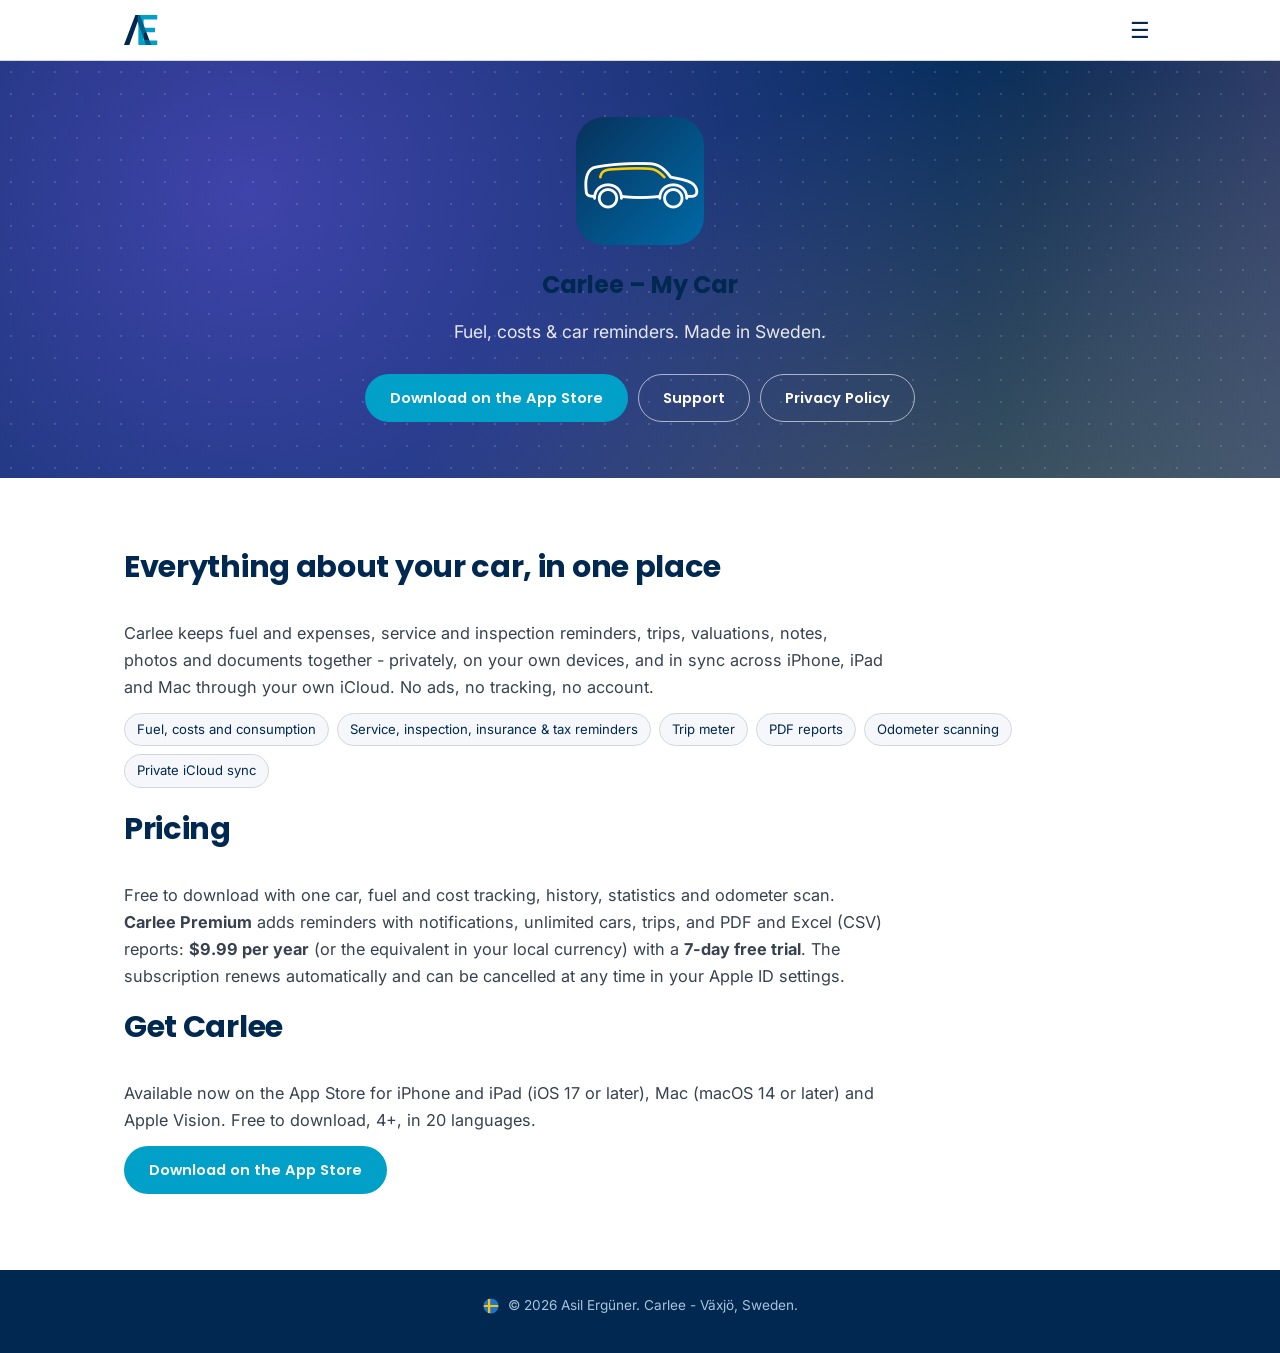
==== commit 807179fd: "Carlee: app is live, add App Store links; favicon cleanup" ====
--- a/carlee/index.html
+++ b/carlee/index.html
@@ -5,6 +5,7 @@
 <meta name="viewport" content="width=device-width, initial-scale=1.0">
 <title>Carlee – My Car | Car costs &amp; reminders for iPhone, iPad and Mac</title>
 <meta name="description" content="Carlee is an independent car-management app made in Sweden: fuel, costs, reminders, trips and PDF reports. 7-day free trial, $9.99 per year.">
+<meta name="apple-itunes-app" content="app-id=6822318792">
 <link rel="icon" href="/assets/brand/favicon.ico" sizes="32x32">
 <link rel="icon" type="image/svg+xml" href="/assets/brand/favicon.svg">
 <link rel="apple-touch-icon" href="/assets/brand/favicon-180.png">
@@ -35,8 +36,9 @@
       <img class="project-icon" src="/assets/apps/carlee-icon.png" alt="Carlee app icon" style="width:128px;height:128px;border-radius:28px;margin-bottom:20px">
       <h1>Carlee – My Car</h1>
       <p class="cw-tagline">Fuel, costs &amp; car reminders. Made in Sweden.</p>
-      <div class="hero-actions">
-        <a class="btn btn-primary" href="/carlee/support/">Support</a>
+      <div class="hero-actions" style="flex-wrap:wrap">
+        <a class="btn btn-primary" href="https://apps.apple.com/us/app/carlee-my-car/id6822318792" target="_blank" rel="noopener">Download on the App Store</a>
+        <a class="btn btn-outline" href="/carlee/support/">Support</a>
         <a class="btn btn-outline" href="/carlee/privacy/">Privacy Policy</a>
       </div>
     </div>
@@ -56,6 +58,9 @@
       </ul>
       <h2>Pricing</h2>
       <p class="about-text">Free to download with one car, fuel and cost tracking, history, statistics and odometer scan. <strong>Carlee Premium</strong> adds reminders with notifications, unlimited cars, trips, and PDF and Excel (CSV) reports: <strong>$9.99 per year</strong> (or the equivalent in your local currency) with a <strong>7-day free trial</strong>. The subscription renews automatically and can be cancelled at any time in your Apple ID settings.</p>
+      <h2>Get Carlee</h2>
+      <p class="about-text">Available now on the App Store for iPhone and iPad (iOS 17 or later), Mac (macOS 14 or later) and Apple Vision. Free to download, 4+, in 20 languages.</p>
+      <p><a class="btn btn-primary" href="https://apps.apple.com/us/app/carlee-my-car/id6822318792" target="_blank" rel="noopener">Download on the App Store</a></p>
     </div>
   </section>
 </main>
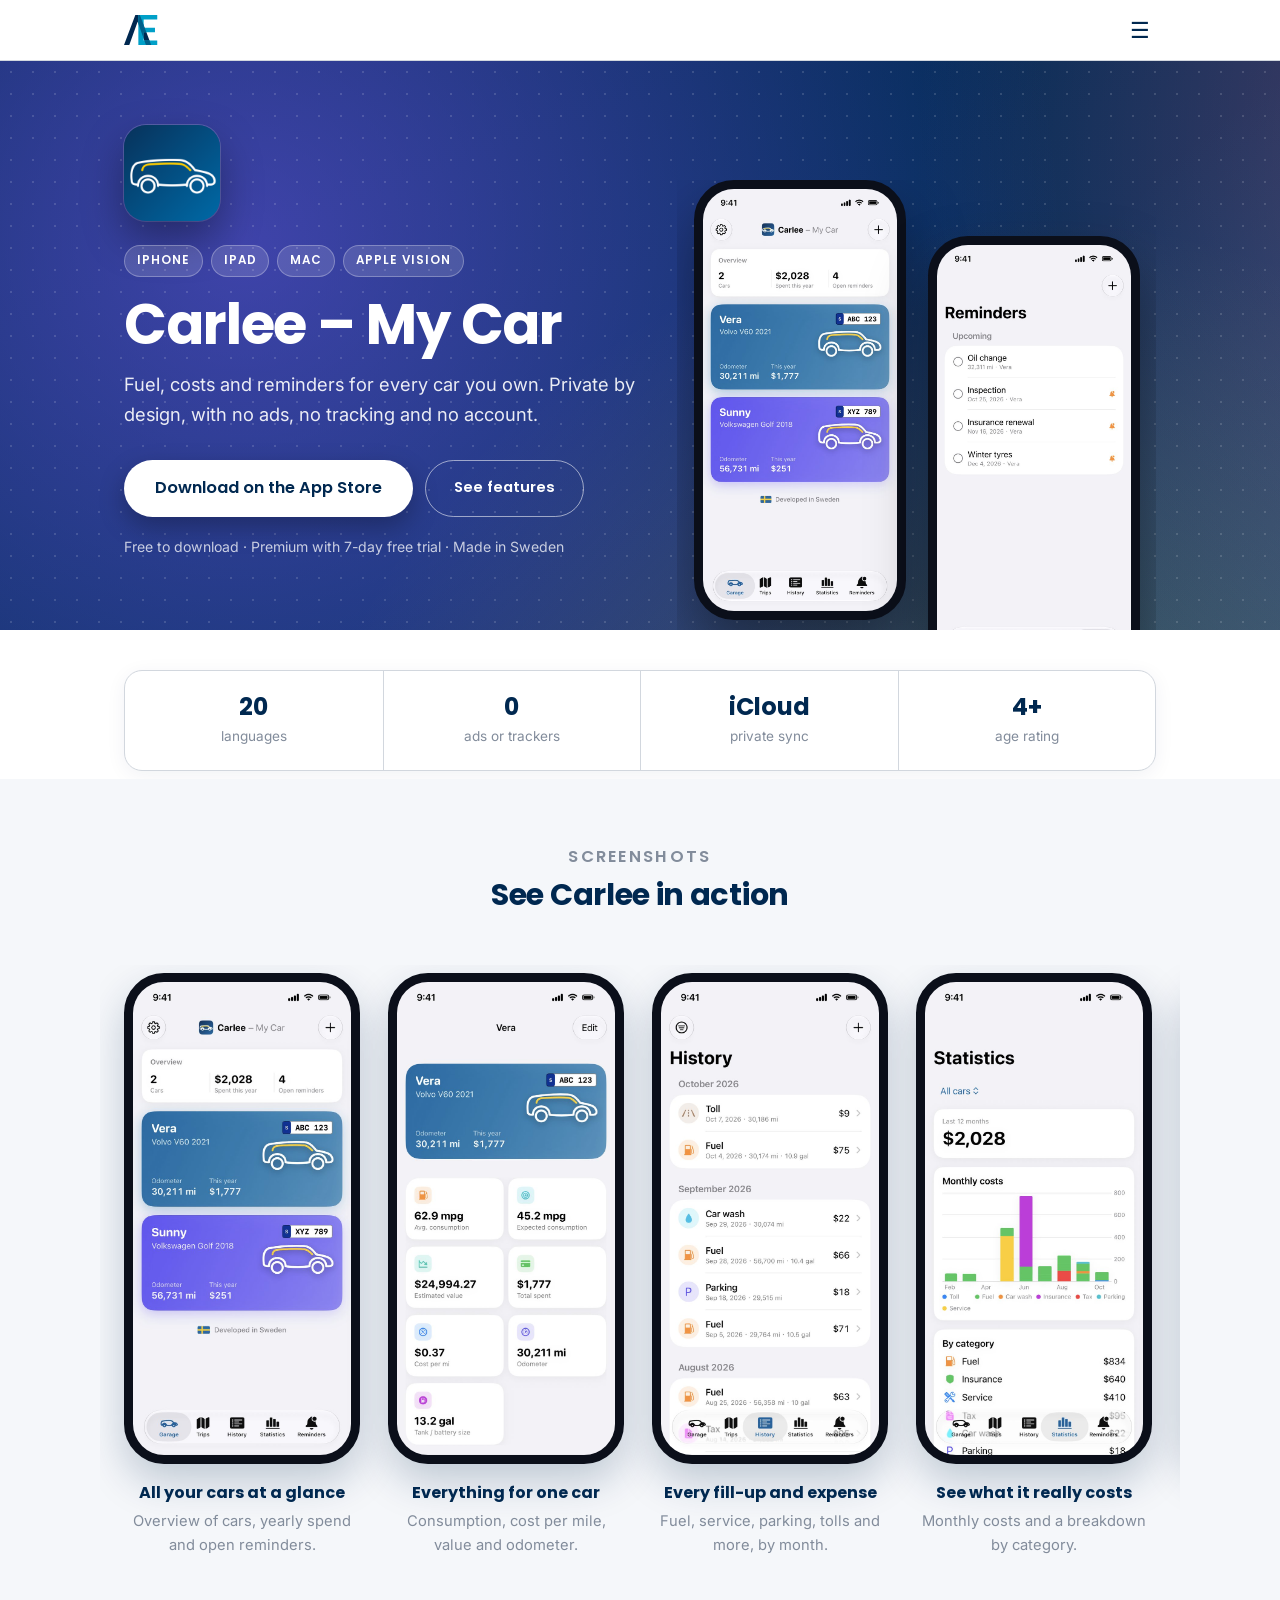
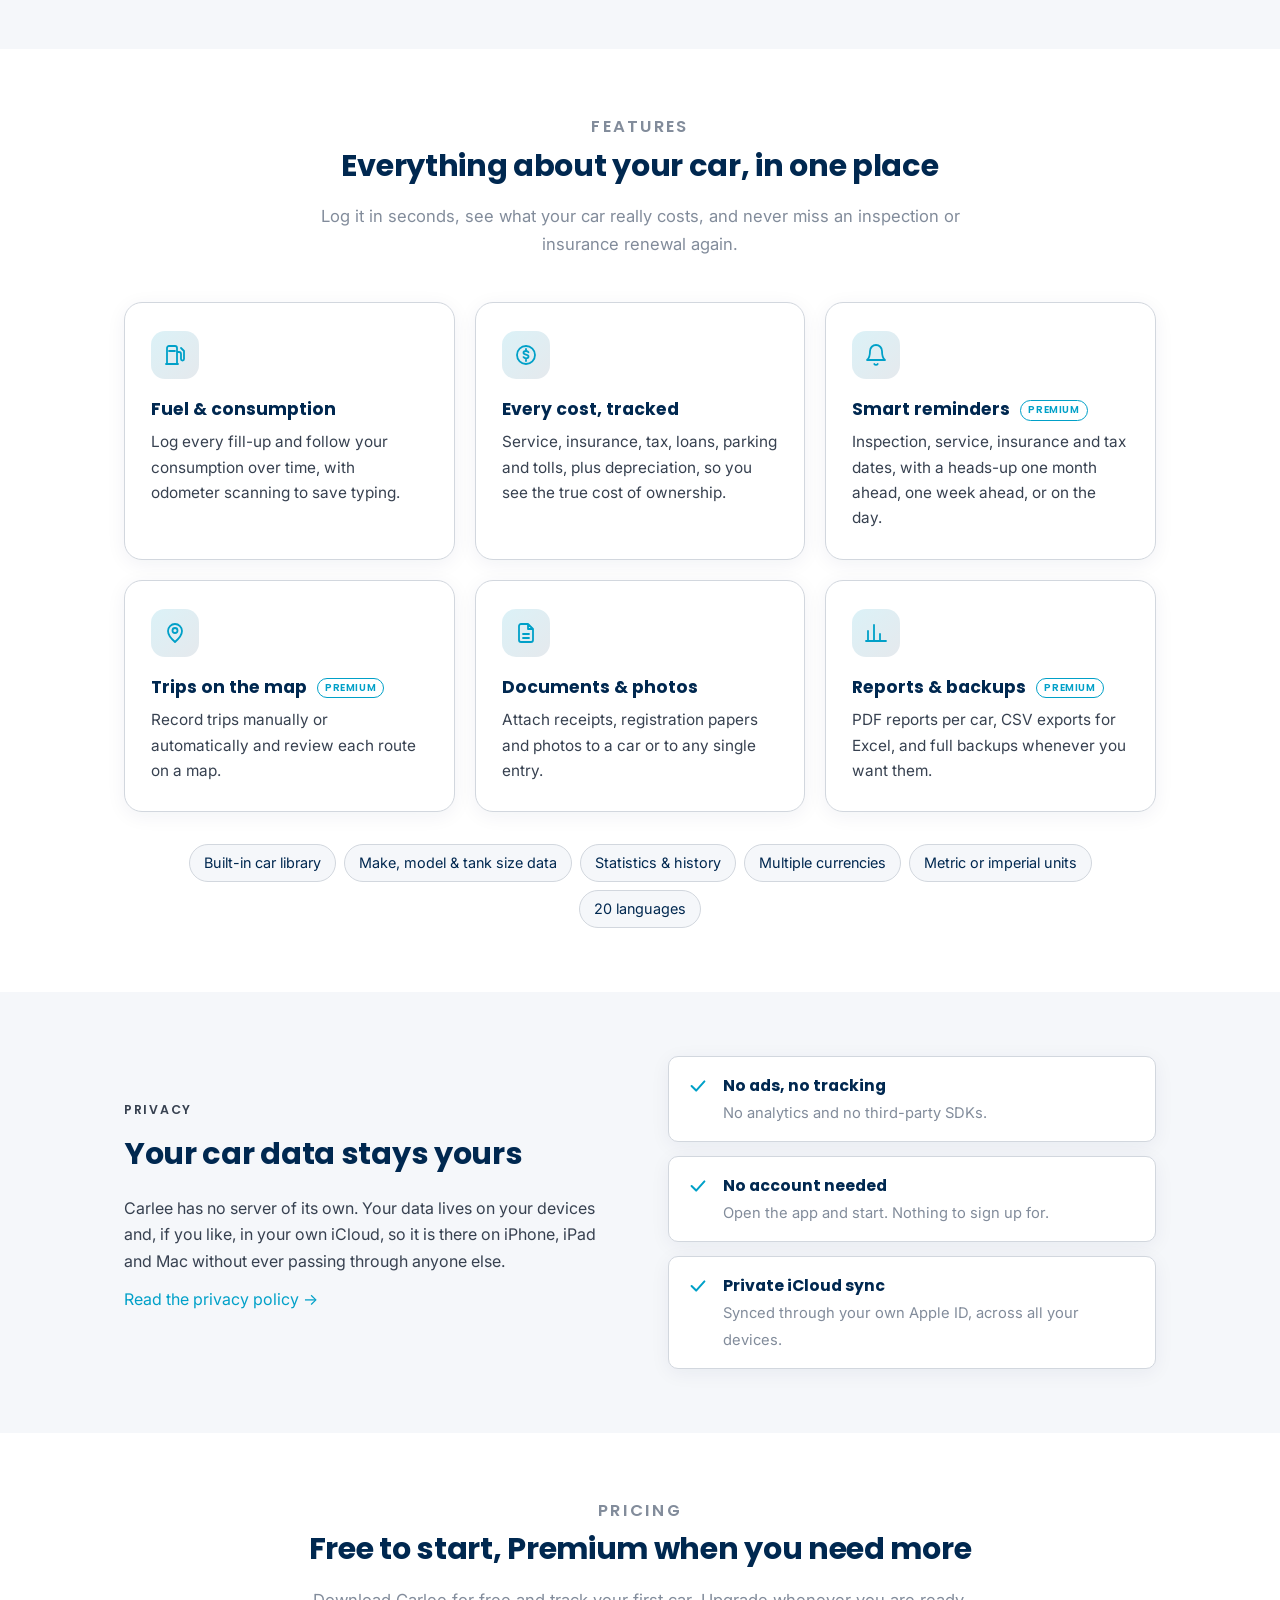
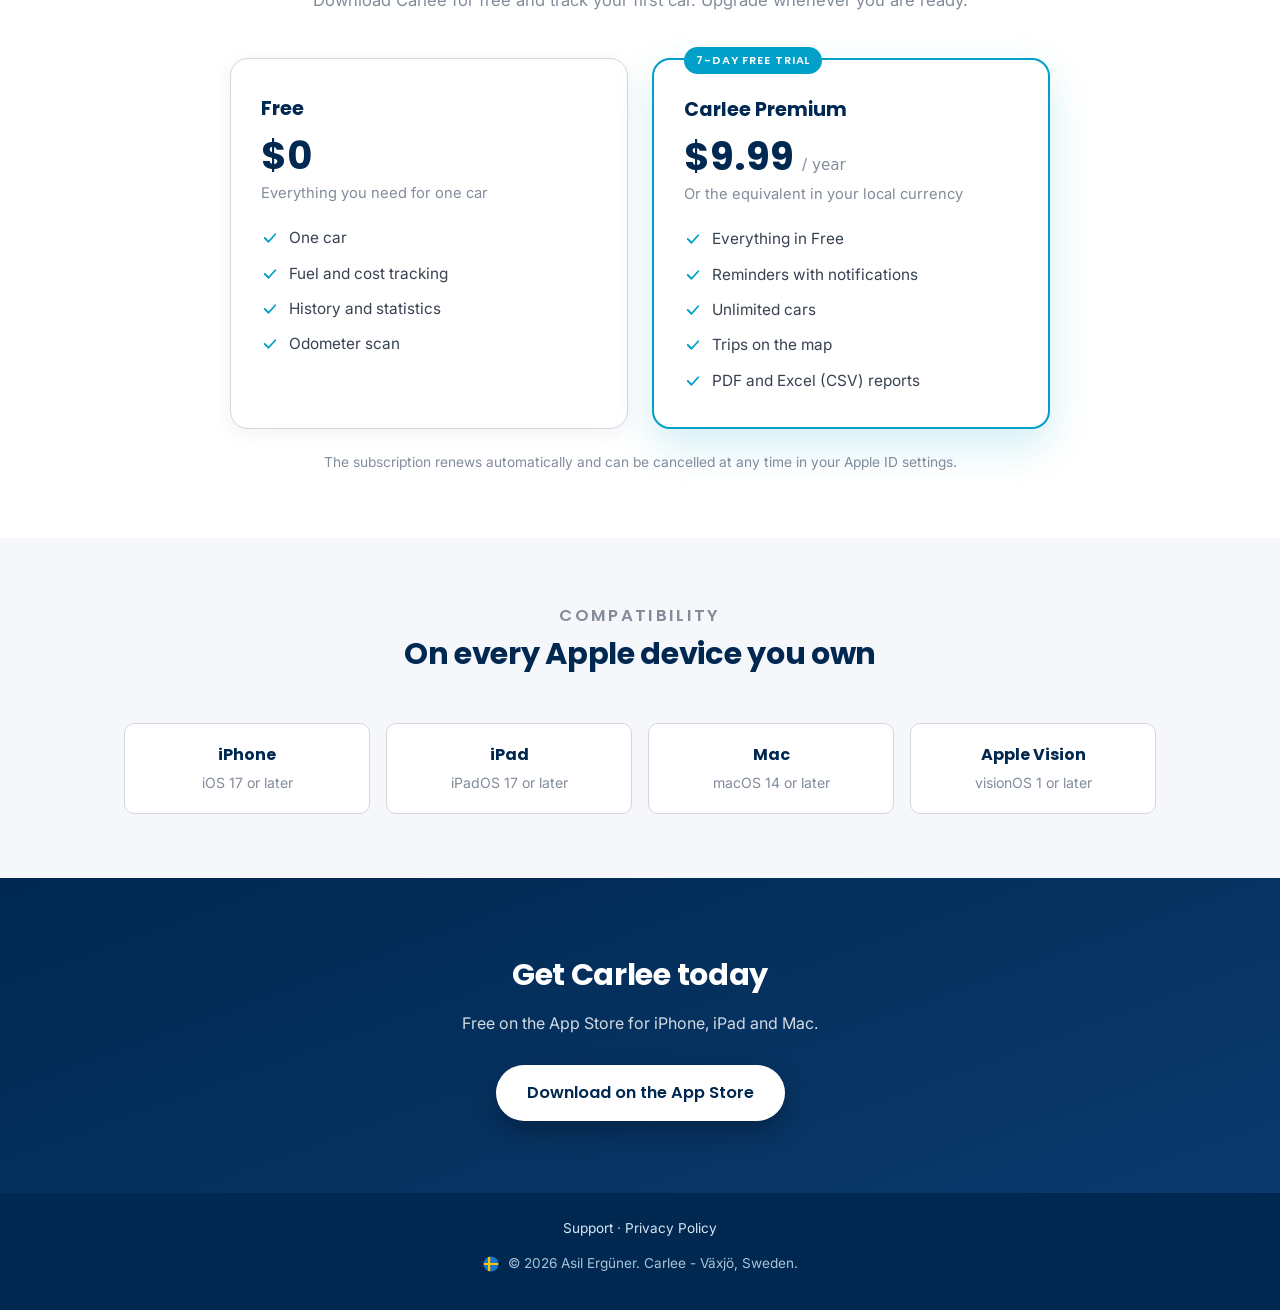
==== commit acfce970: "Carlee: full app page with screenshots; link Medborgarskapsprovet to its own site" ====
--- a/carlee/index.html
+++ b/carlee/index.html
@@ -4,7 +4,13 @@
 <meta charset="UTF-8">
 <meta name="viewport" content="width=device-width, initial-scale=1.0">
 <title>Carlee – My Car | Car costs &amp; reminders for iPhone, iPad and Mac</title>
-<meta name="description" content="Carlee is an independent car-management app made in Sweden: fuel, costs, reminders, trips and PDF reports. 7-day free trial, $9.99 per year.">
+<meta name="description" content="Carlee is a private car-management app made in Sweden: fuel, costs, reminders, trips and PDF reports. Free to download, on iPhone, iPad and Mac.">
+<link rel="canonical" href="https://asilerguner.com/carlee/">
+<meta property="og:type" content="website">
+<meta property="og:title" content="Carlee – My Car">
+<meta property="og:description" content="Fuel, costs and car reminders. Private by design, synced through your own iCloud.">
+<meta property="og:url" content="https://asilerguner.com/carlee/">
+<meta property="og:image" content="https://asilerguner.com/assets/apps/carlee-icon.png">
 <meta name="apple-itunes-app" content="app-id=6822318792">
 <link rel="icon" href="/assets/brand/favicon.ico" sizes="32x32">
 <link rel="icon" type="image/svg+xml" href="/assets/brand/favicon.svg">
@@ -13,6 +19,10 @@
 <link rel="preconnect" href="https://fonts.gstatic.com" crossorigin>
 <link href="https://fonts.googleapis.com/css2?family=Poppins:wght@500;600;700;800&family=Inter:wght@400;500;600&display=swap" rel="stylesheet">
 <link rel="stylesheet" href="/style.css">
+<link rel="stylesheet" href="/carlee/carlee.css">
+<script type="application/ld+json">
+{"@context":"https://schema.org","@type":"SoftwareApplication","name":"Carlee – My Car","operatingSystem":"iOS, iPadOS, macOS, visionOS","applicationCategory":"UtilitiesApplication","url":"https://asilerguner.com/carlee/","downloadUrl":"https://apps.apple.com/us/app/carlee-my-car/id6822318792","author":{"@type":"Person","name":"Asil Erguner"},"offers":{"@type":"Offer","price":"0","priceCurrency":"USD"}}
+</script>
 </head>
 <body>
 
@@ -31,42 +41,187 @@
 
 <main id="top">
 
-  <section class="hero">
-    <div class="wrap hero-inner">
-      <img class="project-icon" src="/assets/apps/carlee-icon.png" alt="Carlee app icon" style="width:128px;height:128px;border-radius:28px;margin-bottom:20px">
-      <h1>Carlee – My Car</h1>
-      <p class="cw-tagline">Fuel, costs &amp; car reminders. Made in Sweden.</p>
-      <div class="hero-actions" style="flex-wrap:wrap">
-        <a class="btn btn-primary" href="https://apps.apple.com/us/app/carlee-my-car/id6822318792" target="_blank" rel="noopener">Download on the App Store</a>
-        <a class="btn btn-outline" href="/carlee/support/">Support</a>
-        <a class="btn btn-outline" href="/carlee/privacy/">Privacy Policy</a>
-      </div>
-    </div>
-  </section>
-
-  <section class="section">
-    <div class="wrap">
-      <h2>Everything about your car, in one place</h2>
-      <p class="about-text">Carlee keeps fuel and expenses, service and inspection reminders, trips, valuations, notes, photos and documents together - privately, on your own devices, and in sync across iPhone, iPad and Mac through your own iCloud. No ads, no tracking, no account.</p>
-      <ul class="chip-list">
-        <li>Fuel, costs and consumption</li>
-        <li>Service, inspection, insurance &amp; tax reminders</li>
-        <li>Trip meter</li>
-        <li>PDF reports</li>
-        <li>Odometer scanning</li>
-        <li>Private iCloud sync</li>
+  <section class="hero cl-hero">
+    <div class="wrap cl-hero-grid">
+      <div class="cl-hero-text">
+        <img class="cl-icon" src="/assets/apps/carlee-icon.png" alt="Carlee app icon">
+        <ul class="cl-platforms">
+          <li>iPhone</li><li>iPad</li><li>Mac</li><li>Apple Vision</li>
+        </ul>
+        <h1>Carlee – My Car</h1>
+        <p class="cl-lead">Fuel, costs and reminders for every car you own. Private by design, with no ads, no tracking and no account.</p>
+        <div class="cl-cta">
+          <a class="btn cl-btn-store" href="https://apps.apple.com/us/app/carlee-my-car/id6822318792" target="_blank" rel="noopener">Download on the App Store</a>
+          <a class="btn cl-btn-ghost" href="#features">See features</a>
+        </div>
+        <p class="cl-meta">Free to download &middot; Premium with 7-day free trial &middot; Made in Sweden</p>
+      </div>
+      <div class="cl-phones" aria-hidden="true">
+        <figure class="cl-phone"><img src="/assets/carlee/carlee-1-garage.jpg" alt="" width="720" height="1565"></figure>
+        <figure class="cl-phone"><img src="/assets/carlee/carlee-5-reminders.jpg" alt="" width="720" height="1565"></figure>
+      </div>
+    </div>
+  </section>
+
+  <section class="cl-factsbar">
+    <div class="wrap">
+      <div class="cl-facts">
+        <div class="cl-fact"><strong>20</strong><span>languages</span></div>
+        <div class="cl-fact"><strong>0</strong><span>ads or trackers</span></div>
+        <div class="cl-fact"><strong>iCloud</strong><span>private sync</span></div>
+        <div class="cl-fact"><strong>4+</strong><span>age rating</span></div>
+      </div>
+    </div>
+  </section>
+
+  <section class="section section-alt" id="screenshots">
+    <div class="wrap">
+      <div class="cl-head">
+        <p class="eyebrow center">Screenshots</p>
+        <h2>See Carlee in action</h2>
+      </div>
+      <div class="cl-gallery" tabindex="0" aria-label="Carlee screenshots">
+        <figure><div class="cl-phone"><img src="/assets/carlee/carlee-1-garage.jpg" alt="Carlee Garage screen" width="720" height="1565" loading="lazy"></div><figcaption><strong>All your cars at a glance</strong>Overview of cars, yearly spend and open reminders.</figcaption></figure>
+        <figure><div class="cl-phone"><img src="/assets/carlee/carlee-2-car.jpg" alt="Carlee Car overview screen" width="720" height="1565" loading="lazy"></div><figcaption><strong>Everything for one car</strong>Consumption, cost per mile, value and odometer.</figcaption></figure>
+        <figure><div class="cl-phone"><img src="/assets/carlee/carlee-3-history.jpg" alt="Carlee History screen" width="720" height="1565" loading="lazy"></div><figcaption><strong>Every fill-up and expense</strong>Fuel, service, parking, tolls and more, by month.</figcaption></figure>
+        <figure><div class="cl-phone"><img src="/assets/carlee/carlee-4-stats.jpg" alt="Carlee Statistics screen" width="720" height="1565" loading="lazy"></div><figcaption><strong>See what it really costs</strong>Monthly costs and a breakdown by category.</figcaption></figure>
+        <figure><div class="cl-phone"><img src="/assets/carlee/carlee-5-reminders.jpg" alt="Carlee Reminders screen" width="720" height="1565" loading="lazy"></div><figcaption><strong>Never miss a date</strong>Inspection, insurance, service and tyre changes.</figcaption></figure>
+        <figure><div class="cl-phone"><img src="/assets/carlee/carlee-6-trips.jpg" alt="Carlee Trips screen" width="720" height="1565" loading="lazy"></div><figcaption><strong>Log every trip</strong>Business, private or commute, with mileage and route.</figcaption></figure>
+        <figure><div class="cl-phone"><img src="/assets/carlee/carlee-7-premium.jpg" alt="Carlee Premium screen" width="720" height="1565" loading="lazy"></div><figcaption><strong>Premium, when you need it</strong>Start with a 7-day free trial.</figcaption></figure>
+      </div>
+    </div>
+  </section>
+
+  <section class="section" id="features">
+    <div class="wrap">
+      <div class="cl-head">
+        <p class="eyebrow center">Features</p>
+        <h2>Everything about your car, in one place</h2>
+        <p>Log it in seconds, see what your car really costs, and never miss an inspection or insurance renewal again.</p>
+      </div>
+      <div class="cl-grid">
+        <article class="cl-card">
+          <div class="cl-ico"><svg viewBox="0 0 24 24"><path d="M4 21V5a2 2 0 0 1 2-2h6a2 2 0 0 1 2 2v16M3 21h12M6 8h6M14 9h2a2 2 0 0 1 2 2v5a1.5 1.5 0 0 0 3 0V8l-3-3"/></svg></div>
+          <h3>Fuel &amp; consumption</h3>
+          <p>Log every fill-up and follow your consumption over time, with odometer scanning to save typing.</p>
+        </article>
+        <article class="cl-card">
+          <div class="cl-ico"><svg viewBox="0 0 24 24"><circle cx="12" cy="12" r="9"/><path d="M14.5 9.2c-.5-.8-1.4-1.2-2.5-1.2-1.4 0-2.5.8-2.5 1.8 0 2.5 5 1.2 5 3.7 0 1-1.1 1.8-2.5 1.8-1.1 0-2-.4-2.5-1.2M12 6v2M12 16v2"/></svg></div>
+          <h3>Every cost, tracked</h3>
+          <p>Service, insurance, tax, loans, parking and tolls, plus depreciation, so you see the true cost of ownership.</p>
+        </article>
+        <article class="cl-card">
+          <div class="cl-ico"><svg viewBox="0 0 24 24"><path d="M18 8a6 6 0 0 0-12 0c0 7-3 9-3 9h18s-3-2-3-9M13.7 21a2 2 0 0 1-3.4 0"/></svg></div>
+          <h3>Smart reminders <span class="cl-tag">Premium</span></h3>
+          <p>Inspection, service, insurance and tax dates, with a heads-up one month ahead, one week ahead, or on the day.</p>
+        </article>
+        <article class="cl-card">
+          <div class="cl-ico"><svg viewBox="0 0 24 24"><path d="M12 21s-7-6.1-7-11a7 7 0 0 1 14 0c0 4.9-7 11-7 11zM12 12a2.5 2.5 0 1 0 0-5 2.5 2.5 0 0 0 0 5z"/></svg></div>
+          <h3>Trips on the map <span class="cl-tag">Premium</span></h3>
+          <p>Record trips manually or automatically and review each route on a map.</p>
+        </article>
+        <article class="cl-card">
+          <div class="cl-ico"><svg viewBox="0 0 24 24"><path d="M14 3H7a2 2 0 0 0-2 2v14a2 2 0 0 0 2 2h10a2 2 0 0 0 2-2V8zM14 3v5h5M9 13h6M9 17h6"/></svg></div>
+          <h3>Documents &amp; photos</h3>
+          <p>Attach receipts, registration papers and photos to a car or to any single entry.</p>
+        </article>
+        <article class="cl-card">
+          <div class="cl-ico"><svg viewBox="0 0 24 24"><path d="M4 20V10M10 20V4M16 20v-7M22 20H2"/></svg></div>
+          <h3>Reports &amp; backups <span class="cl-tag">Premium</span></h3>
+          <p>PDF reports per car, CSV exports for Excel, and full backups whenever you want them.</p>
+        </article>
+      </div>
+      <ul class="cl-more">
+        <li>Built-in car library</li>
+        <li>Make, model &amp; tank size data</li>
+        <li>Statistics &amp; history</li>
+        <li>Multiple currencies</li>
+        <li>Metric or imperial units</li>
+        <li>20 languages</li>
       </ul>
-      <h2>Pricing</h2>
-      <p class="about-text">Free to download with one car, fuel and cost tracking, history, statistics and odometer scan. <strong>Carlee Premium</strong> adds reminders with notifications, unlimited cars, trips, and PDF and Excel (CSV) reports: <strong>$9.99 per year</strong> (or the equivalent in your local currency) with a <strong>7-day free trial</strong>. The subscription renews automatically and can be cancelled at any time in your Apple ID settings.</p>
-      <h2>Get Carlee</h2>
-      <p class="about-text">Available now on the App Store for iPhone and iPad (iOS 17 or later), Mac (macOS 14 or later) and Apple Vision. Free to download, 4+, in 20 languages.</p>
-      <p><a class="btn btn-primary" href="https://apps.apple.com/us/app/carlee-my-car/id6822318792" target="_blank" rel="noopener">Download on the App Store</a></p>
+    </div>
+  </section>
+
+  <section class="section section-alt" id="privacy">
+    <div class="wrap cl-split">
+      <div>
+        <p class="eyebrow">Privacy</p>
+        <h2>Your car data stays yours</h2>
+        <p>Carlee has no server of its own. Your data lives on your devices and, if you like, in your own iCloud, so it is there on iPhone, iPad and Mac without ever passing through anyone else.</p>
+        <p><a href="/carlee/privacy/">Read the privacy policy →</a></p>
+      </div>
+      <ul class="cl-checks">
+        <li><svg viewBox="0 0 24 24"><path d="M5 12l5 5 9-10"/></svg><div><strong>No ads, no tracking</strong><span>No analytics and no third-party SDKs.</span></div></li>
+        <li><svg viewBox="0 0 24 24"><path d="M5 12l5 5 9-10"/></svg><div><strong>No account needed</strong><span>Open the app and start. Nothing to sign up for.</span></div></li>
+        <li><svg viewBox="0 0 24 24"><path d="M5 12l5 5 9-10"/></svg><div><strong>Private iCloud sync</strong><span>Synced through your own Apple ID, across all your devices.</span></div></li>
+      </ul>
+    </div>
+  </section>
+
+  <section class="section" id="pricing">
+    <div class="wrap">
+      <div class="cl-head">
+        <p class="eyebrow center">Pricing</p>
+        <h2>Free to start, Premium when you need more</h2>
+        <p>Download Carlee for free and track your first car. Upgrade whenever you are ready.</p>
+      </div>
+      <div class="cl-plans">
+        <div class="cl-plan">
+          <h3>Free</h3>
+          <div class="cl-price">$0</div>
+          <p class="sub">Everything you need for one car</p>
+          <ul>
+            <li><svg viewBox="0 0 24 24"><path d="M5 12l5 5 9-10"/></svg>One car</li>
+            <li><svg viewBox="0 0 24 24"><path d="M5 12l5 5 9-10"/></svg>Fuel and cost tracking</li>
+            <li><svg viewBox="0 0 24 24"><path d="M5 12l5 5 9-10"/></svg>History and statistics</li>
+            <li><svg viewBox="0 0 24 24"><path d="M5 12l5 5 9-10"/></svg>Odometer scan</li>
+          </ul>
+        </div>
+        <div class="cl-plan premium">
+          <span class="cl-badge">7-day free trial</span>
+          <h3>Carlee Premium</h3>
+          <div class="cl-price">$9.99 <small>/ year</small></div>
+          <p class="sub">Or the equivalent in your local currency</p>
+          <ul>
+            <li><svg viewBox="0 0 24 24"><path d="M5 12l5 5 9-10"/></svg>Everything in Free</li>
+            <li><svg viewBox="0 0 24 24"><path d="M5 12l5 5 9-10"/></svg>Reminders with notifications</li>
+            <li><svg viewBox="0 0 24 24"><path d="M5 12l5 5 9-10"/></svg>Unlimited cars</li>
+            <li><svg viewBox="0 0 24 24"><path d="M5 12l5 5 9-10"/></svg>Trips on the map</li>
+            <li><svg viewBox="0 0 24 24"><path d="M5 12l5 5 9-10"/></svg>PDF and Excel (CSV) reports</li>
+          </ul>
+        </div>
+      </div>
+      <p class="cl-fine">The subscription renews automatically and can be cancelled at any time in your Apple ID settings.</p>
+    </div>
+  </section>
+
+  <section class="section section-alt" id="devices">
+    <div class="wrap">
+      <div class="cl-head">
+        <p class="eyebrow center">Compatibility</p>
+        <h2>On every Apple device you own</h2>
+      </div>
+      <div class="cl-compat">
+        <div><strong>iPhone</strong><span>iOS 17 or later</span></div>
+        <div><strong>iPad</strong><span>iPadOS 17 or later</span></div>
+        <div><strong>Mac</strong><span>macOS 14 or later</span></div>
+        <div><strong>Apple Vision</strong><span>visionOS 1 or later</span></div>
+      </div>
+    </div>
+  </section>
+
+  <section class="cl-final">
+    <div class="wrap">
+      <h2>Get Carlee today</h2>
+      <p>Free on the App Store for iPhone, iPad and Mac.</p>
+      <a class="btn cl-btn-store" href="https://apps.apple.com/us/app/carlee-my-car/id6822318792" target="_blank" rel="noopener">Download on the App Store</a>
     </div>
   </section>
 </main>
 
 <footer class="site-footer">
   <div class="wrap">
+    <p><a href="/carlee/support/">Support</a> &middot; <a href="/carlee/privacy/">Privacy Policy</a></p>
     <p><img class="flag-icon" src="/assets/icons/SwedenFlag.png" alt="Sweden flag"> &copy; <span id="year"></span> Asil Ergüner. Carlee - Växjö, Sweden.</p>
   </div>
 </footer>
--- a/carlee/carlee.css
+++ b/carlee/carlee.css
@@ -0,0 +1,106 @@
+/* Carlee app page — extends /style.css */
+.cl-hero { padding: 64px 0 0; }
+.cl-hero-grid { display: grid; grid-template-columns: 1.05fr 0.95fr; gap: 24px; align-items: end; }
+.cl-hero-text { padding-bottom: 72px; text-align: left; }
+.cl-icon { width: 96px; height: 96px; border-radius: 22px; box-shadow: 0 18px 40px rgba(0,0,0,0.35), 0 0 0 1px rgba(255,255,255,0.18); margin-bottom: 24px; display: block; }
+.cl-platforms { display: flex; flex-wrap: wrap; gap: 8px; margin: 0 0 18px; padding: 0; list-style: none; }
+.cl-platforms li { font-family: var(--font-heading); font-size: 0.74rem; font-weight: 600; letter-spacing: 0.08em; text-transform: uppercase; color: #fff; background: rgba(255,255,255,0.14); border: 1px solid rgba(255,255,255,0.28); padding: 5px 12px; border-radius: 999px; }
+.cl-hero h1 { color: #fff; font-size: clamp(2.3rem, 5.4vw, 3.5rem); line-height: 1.08; letter-spacing: -0.02em; margin: 0 0 14px; }
+.cl-lead { color: rgba(255,255,255,0.9); font-size: 1.15rem; max-width: 520px; margin: 0 0 30px; }
+.cl-cta { display: flex; gap: 12px; flex-wrap: wrap; }
+.cl-btn-store { background: #fff; color: var(--navy); box-shadow: 0 10px 26px rgba(0,0,0,0.28); font-size: 1.02rem; padding: 14px 30px; }
+.cl-btn-store:hover { text-decoration: none; transform: translateY(-2px); }
+.cl-btn-ghost { background: transparent; color: #fff; border: 1px solid rgba(255,255,255,0.55); padding: 14px 28px; }
+.cl-btn-ghost:hover { text-decoration: none; background: rgba(255,255,255,0.12); }
+.cl-meta { color: rgba(255,255,255,0.75); font-size: 0.88rem; margin: 18px 0 0; }
+
+/* phone frames */
+.cl-phone { margin: 0; border-radius: 40px; border: 9px solid #0b0f1a; background: #0b0f1a; box-shadow: 0 30px 60px rgba(0,0,0,0.38), inset 0 0 0 1px rgba(255,255,255,0.12); overflow: hidden; }
+.cl-phone img { display: block; width: 100%; height: auto; }
+.cl-phones { display: flex; gap: 22px; justify-content: center; align-items: flex-start; height: 450px; overflow: hidden; padding: 0 12px; }
+.cl-phones .cl-phone { width: 212px; flex: none; }
+.cl-phones .cl-phone:nth-child(2) { margin-top: 56px; }
+
+.cl-factsbar { padding: 40px 0 8px; }
+.cl-facts { display: grid; grid-template-columns: repeat(4, 1fr); border: 1px solid var(--divider); border-radius: var(--radius); background: #fff; box-shadow: var(--shadow-card); }
+.cl-fact { padding: 22px 16px; text-align: center; border-left: 1px solid var(--divider); }
+.cl-fact:first-child { border-left: 0; }
+.cl-fact strong { display: block; font-family: var(--font-heading); font-size: 1.5rem; color: var(--navy); line-height: 1.2; }
+.cl-fact span { font-size: 0.85rem; color: var(--muted); }
+
+/* screenshot gallery */
+.cl-gallery { display: flex; gap: 28px; overflow-x: auto; scroll-snap-type: x mandatory; padding: 8px 24px 28px; margin: 0 -24px; scrollbar-width: thin; }
+.cl-gallery figure { margin: 0; flex: none; width: 236px; scroll-snap-align: center; text-align: center; }
+.cl-gallery .cl-phone { box-shadow: 0 18px 40px rgba(0,40,80,0.22), inset 0 0 0 1px rgba(255,255,255,0.12); }
+.cl-gallery figcaption { margin-top: 16px; font-size: 0.92rem; color: var(--muted); }
+.cl-gallery figcaption strong { display: block; font-family: var(--font-heading); color: var(--navy); font-size: 1rem; margin-bottom: 2px; }
+
+.cl-head { text-align: center; max-width: 680px; margin: 0 auto 44px; }
+.cl-head h2 { margin-bottom: 12px; }
+.cl-head p { color: var(--muted); margin: 0; font-size: 1.04rem; }
+
+.cl-grid { display: grid; grid-template-columns: repeat(3, 1fr); gap: 20px; }
+.cl-card { background: #fff; border: 1px solid var(--divider); border-radius: var(--radius); padding: 28px 26px; box-shadow: var(--shadow-card); transition: transform .2s ease, box-shadow .2s ease; }
+.cl-card:hover { transform: translateY(-4px); box-shadow: var(--shadow-card-hover); }
+.cl-ico { width: 48px; height: 48px; border-radius: 14px; display: grid; place-items: center; background: linear-gradient(135deg, rgba(0,160,200,0.14), rgba(0,40,80,0.10)); color: var(--cyan); margin-bottom: 16px; }
+.cl-ico svg { width: 24px; height: 24px; fill: none; stroke: currentColor; stroke-width: 1.8; stroke-linecap: round; stroke-linejoin: round; }
+.cl-card h3 { font-size: 1.08rem; margin-bottom: 6px; }
+.cl-card p { margin: 0; color: var(--body-text); font-size: 0.96rem; }
+.cl-tag { display: inline-block; margin-left: 6px; font-family: var(--font-heading); font-size: 0.64rem; font-weight: 600; letter-spacing: 0.06em; text-transform: uppercase; color: var(--cyan); border: 1px solid var(--cyan); padding: 1px 7px; border-radius: 999px; vertical-align: middle; }
+.cl-more { display: flex; flex-wrap: wrap; gap: 8px; justify-content: center; margin: 32px 0 0; padding: 0; list-style: none; }
+.cl-more li { background: var(--surface-alt); border: 1px solid var(--divider); border-radius: 999px; padding: 6px 14px; font-size: 0.9rem; color: var(--navy); }
+
+.cl-split { display: grid; grid-template-columns: 1fr 1fr; gap: 56px; align-items: center; }
+.cl-split h2 { margin-bottom: 16px; }
+.cl-split p { color: var(--body-text); }
+.cl-checks { list-style: none; padding: 0; margin: 0; display: grid; gap: 14px; }
+.cl-checks li { display: flex; gap: 14px; align-items: flex-start; background: #fff; border: 1px solid var(--divider); border-radius: var(--radius-sm); padding: 16px 18px; box-shadow: var(--shadow-card); }
+.cl-checks svg { flex: none; width: 22px; height: 22px; margin-top: 2px; fill: none; stroke: var(--cyan); stroke-width: 2.2; stroke-linecap: round; stroke-linejoin: round; }
+.cl-checks strong { display: block; font-family: var(--font-heading); color: var(--navy); font-size: 0.98rem; }
+.cl-checks span { font-size: 0.92rem; color: var(--muted); }
+
+.cl-plans { display: grid; grid-template-columns: repeat(2, 1fr); gap: 24px; max-width: 820px; margin: 0 auto; }
+.cl-plan { background: #fff; border: 1px solid var(--divider); border-radius: var(--radius); padding: 34px 30px; box-shadow: var(--shadow-card); display: flex; flex-direction: column; }
+.cl-plan.premium { border: 2px solid var(--cyan); box-shadow: 0 16px 40px rgba(0,160,200,0.18); position: relative; }
+.cl-plan .cl-badge { position: absolute; top: -13px; left: 30px; background: var(--cyan); color: #fff; font-family: var(--font-heading); font-size: 0.7rem; font-weight: 600; letter-spacing: 0.08em; text-transform: uppercase; padding: 4px 12px; border-radius: 999px; }
+.cl-plan h3 { font-size: 1.2rem; }
+.cl-price { font-family: var(--font-heading); font-size: 2.4rem; font-weight: 700; color: var(--navy); line-height: 1.1; margin: 6px 0 4px; }
+.cl-price small { font-size: 0.95rem; font-weight: 500; color: var(--muted); }
+.cl-plan .sub { color: var(--muted); font-size: 0.92rem; margin-bottom: 20px; }
+.cl-plan ul { list-style: none; padding: 0; margin: 0; display: grid; gap: 10px; }
+.cl-plan li { display: flex; gap: 10px; font-size: 0.96rem; }
+.cl-plan li svg { flex: none; width: 18px; height: 18px; margin-top: 4px; fill: none; stroke: var(--cyan); stroke-width: 2.4; stroke-linecap: round; stroke-linejoin: round; }
+.cl-fine { max-width: 820px; margin: 22px auto 0; text-align: center; color: var(--muted); font-size: 0.86rem; }
+
+.cl-compat { display: grid; grid-template-columns: repeat(4, 1fr); gap: 16px; }
+.cl-compat div { background: #fff; border: 1px solid var(--divider); border-radius: var(--radius-sm); padding: 18px; text-align: center; }
+.cl-compat strong { display: block; font-family: var(--font-heading); color: var(--navy); }
+.cl-compat span { color: var(--muted); font-size: 0.88rem; }
+
+.cl-final { background: linear-gradient(160deg, var(--navy) 0%, var(--navy-light) 100%); text-align: center; padding: 72px 0; }
+.cl-final h2 { color: #fff; margin-bottom: 10px; }
+.cl-final p { color: rgba(255,255,255,0.82); margin-bottom: 28px; }
+
+@media (max-width: 860px) {
+  .cl-hero-grid { grid-template-columns: 1fr; gap: 8px; }
+  .cl-hero-text { text-align: center; padding-bottom: 36px; }
+  .cl-icon { margin-left: auto; margin-right: auto; }
+  .cl-platforms, .cl-cta { justify-content: center; }
+  .cl-lead { margin-left: auto; margin-right: auto; }
+  .cl-phones { height: 400px; }
+  .cl-grid { grid-template-columns: repeat(2, 1fr); }
+  .cl-split { grid-template-columns: 1fr; gap: 32px; }
+  .cl-compat { grid-template-columns: repeat(2, 1fr); }
+}
+@media (max-width: 600px) {
+  .cl-hero { padding-top: 44px; }
+  .cl-phones { height: 290px; gap: 14px; }
+  .cl-phones .cl-phone { width: 158px; border-width: 6px; border-radius: 28px; }
+  .cl-phones .cl-phone:nth-child(2) { margin-top: 36px; }
+  .cl-grid, .cl-plans { grid-template-columns: 1fr; }
+  .cl-facts { grid-template-columns: repeat(2, 1fr); }
+  .cl-fact:nth-child(3) { border-left: 0; }
+  .cl-fact:nth-child(n+3) { border-top: 1px solid var(--divider); }
+  .cl-gallery figure { width: 210px; }
+  .cl-btn-store, .cl-btn-ghost { width: 100%; text-align: center; }
+}
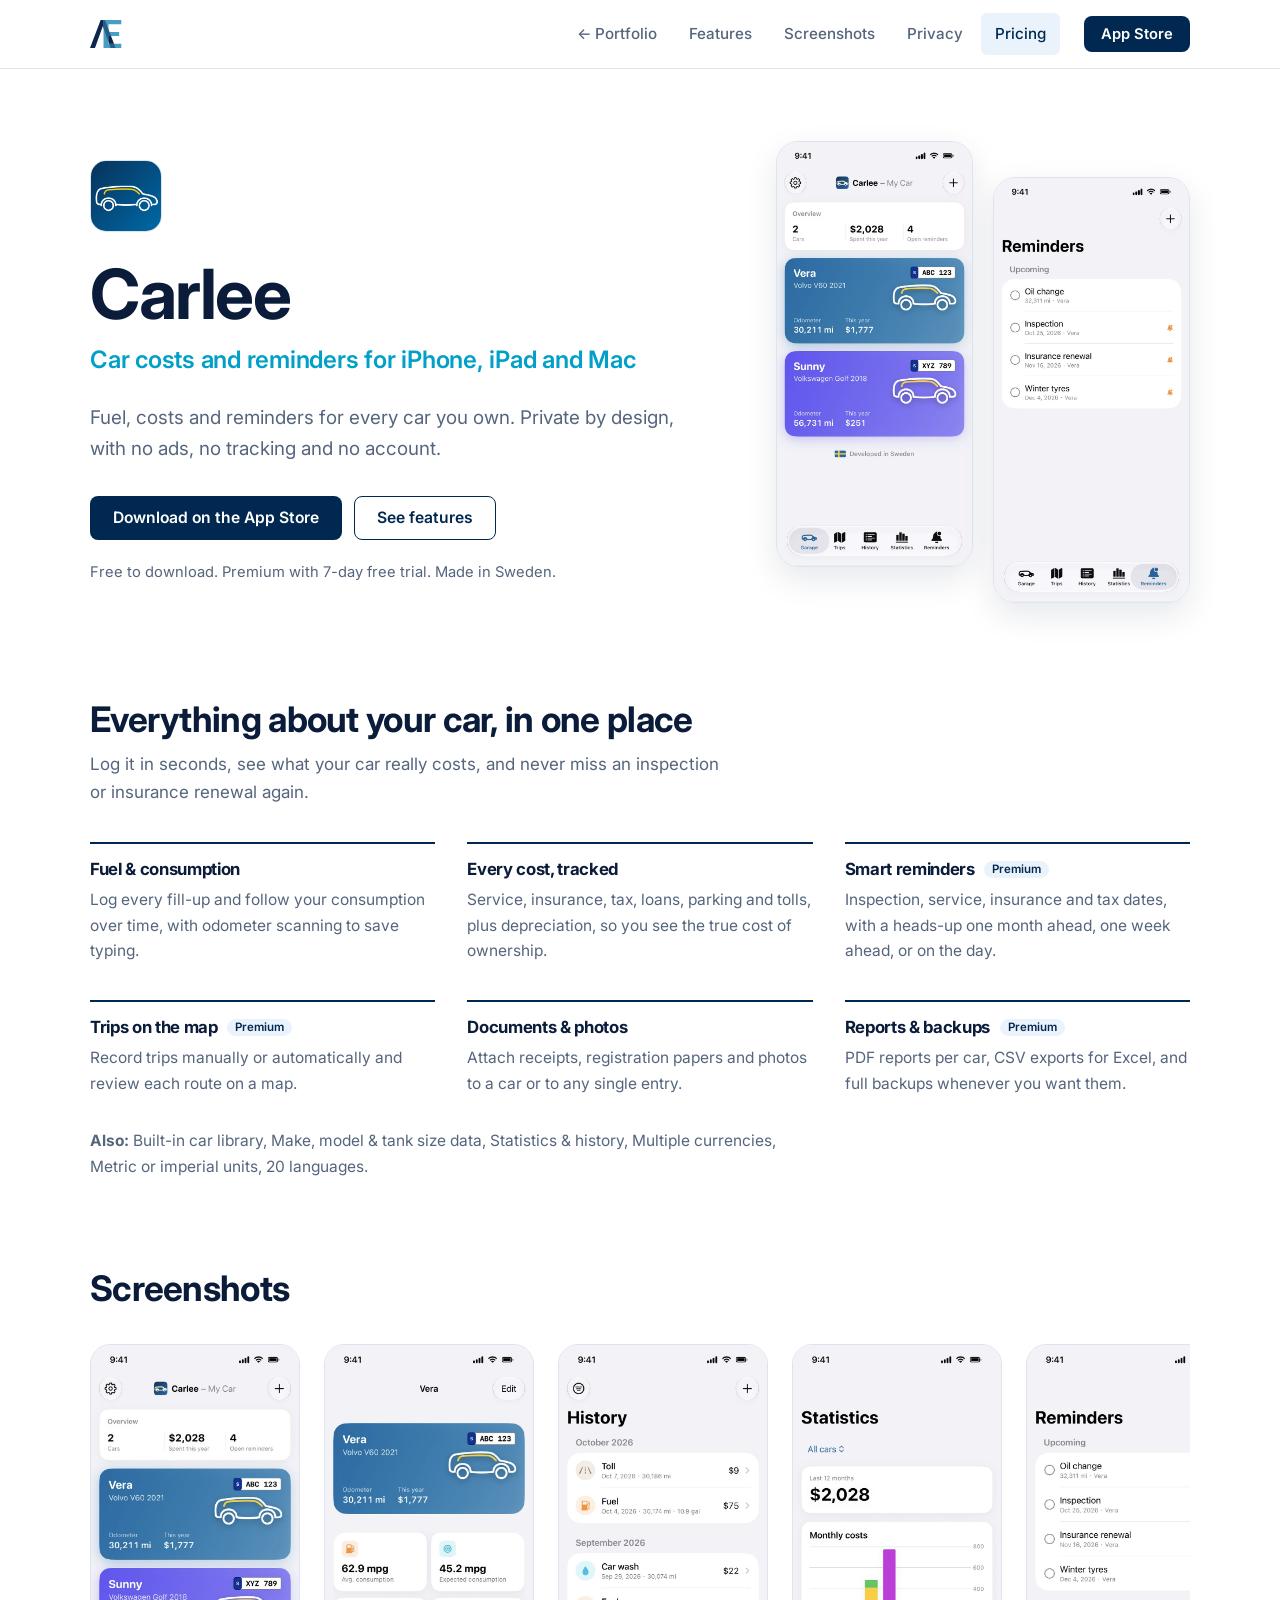
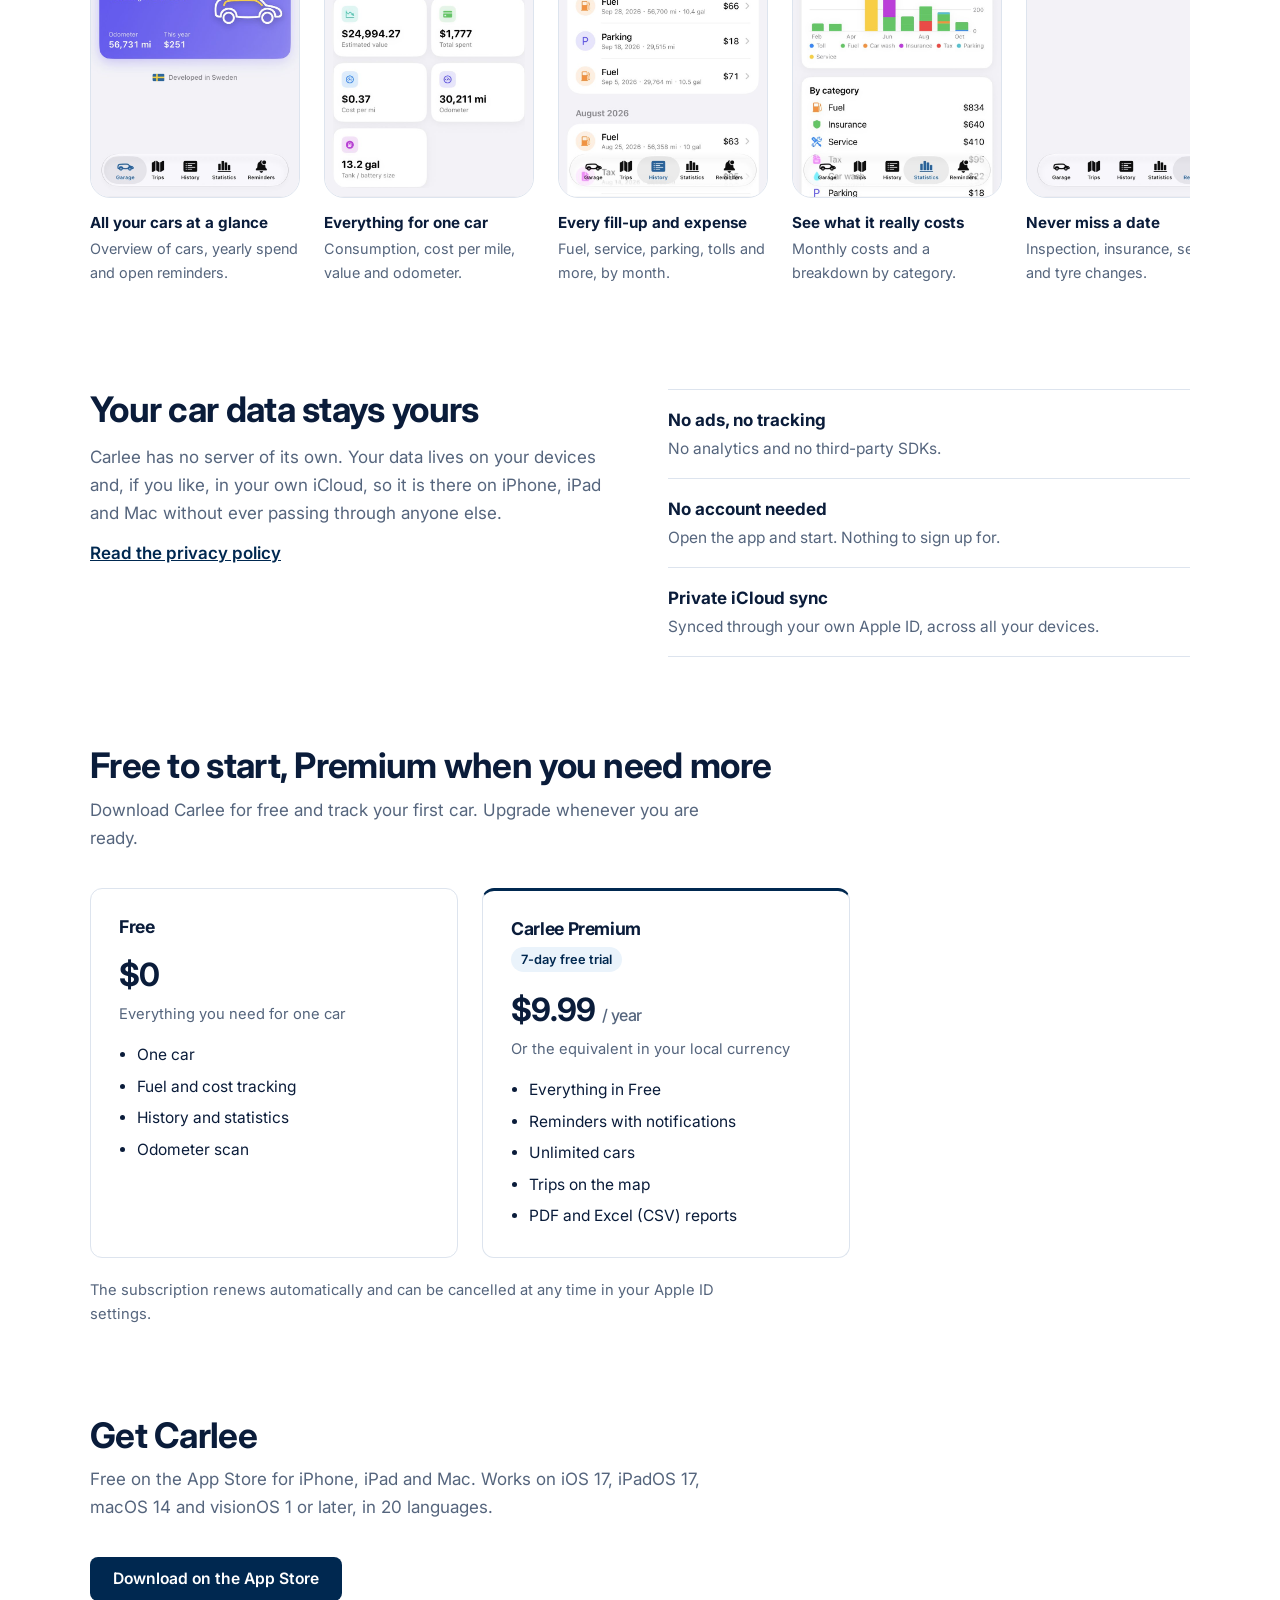
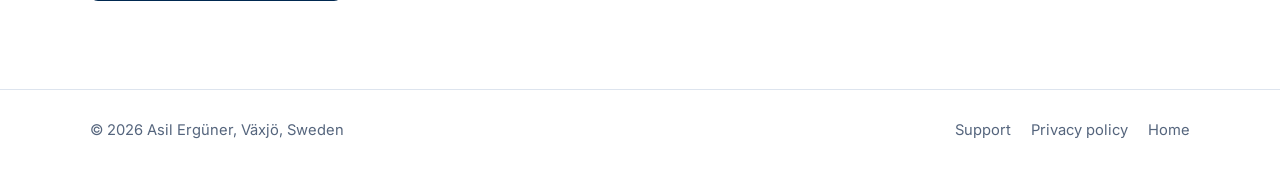
==== commit c0a941d4: "Redesign ComplianceWorks, Carlee and Pursera pages to match home Co-Authored-By: Claude Sonnet 5.5 <" ====
--- a/carlee/index.html
+++ b/carlee/index.html
@@ -15,217 +15,109 @@
 <link rel="icon" href="/assets/brand/favicon.ico" sizes="32x32">
 <link rel="icon" type="image/svg+xml" href="/assets/brand/favicon.svg">
 <link rel="apple-touch-icon" href="/assets/brand/favicon-180.png">
+<meta name="theme-color" content="#002850">
 <link rel="preconnect" href="https://fonts.googleapis.com">
 <link rel="preconnect" href="https://fonts.gstatic.com" crossorigin>
-<link href="https://fonts.googleapis.com/css2?family=Poppins:wght@500;600;700;800&family=Inter:wght@400;500;600&display=swap" rel="stylesheet">
-<link rel="stylesheet" href="/style.css">
-<link rel="stylesheet" href="/carlee/carlee.css">
+<link href="https://fonts.googleapis.com/css2?family=Inter:wght@400;500;600;700&display=swap" rel="stylesheet">
+<link rel="stylesheet" href="/home.css">
+<link rel="stylesheet" href="/app.css">
 <script type="application/ld+json">
 {"@context":"https://schema.org","@type":"SoftwareApplication","name":"Carlee – My Car","operatingSystem":"iOS, iPadOS, macOS, visionOS","applicationCategory":"UtilitiesApplication","url":"https://asilerguner.com/carlee/","downloadUrl":"https://apps.apple.com/us/app/carlee-my-car/id6822318792","author":{"@type":"Person","name":"Asil Erguner"},"offers":{"@type":"Offer","price":"0","priceCurrency":"USD"}}
 </script>
 </head>
 <body>
-
-<header class="site-header">
-  <div class="wrap header-inner">
-    <a href="/index.html" class="logo" aria-label="Asil Ergüner"><img src="/assets/brand/ae-mark.svg" alt="AE" class="logo-mark"></a>
-    <nav class="nav" id="nav">
-      <a href="/index.html#projects">← All Projects</a>
-      <a href="/carlee/">Carlee</a>
-      <a href="/carlee/privacy/">Privacy</a>
-      <a href="/carlee/support/">Support</a>
+<header class="top">
+  <div class="wrap bar">
+    <a href="/index.html" class="logo" aria-label="Asil Ergüner, home"><img src="/assets/brand/ae-mark.svg" alt="AE"></a>
+    <nav class="links" aria-label="Main">
+      <a href="/index.html#apps">&larr; Portfolio</a>
+      <a href="#features">Features</a>
+      <a href="#screens">Screenshots</a>
+      <a href="#privacy">Privacy</a>
+      <a href="#pricing">Pricing</a>
     </nav>
-    <button class="nav-toggle" id="navToggle" aria-label="Toggle menu">☰</button>
+    <a class="btn btn-primary btn-sm cta-top" href="https://apps.apple.com/us/app/carlee-my-car/id6822318792" target="_blank" rel="noopener">App Store</a>
+    <button class="menu-btn" id="menuBtn" aria-label="Menu" aria-expanded="false" aria-controls="menu"><span></span><span></span><span></span></button>
   </div>
+  <nav class="menu" id="menu" aria-label="Mobile">
+    <a href="/index.html#apps">&larr; Portfolio</a>
+    <a href="#features">Features</a>
+    <a href="#screens">Screenshots</a>
+    <a href="#privacy">Privacy</a>
+    <a href="#pricing">Pricing</a>
+    <a href="https://apps.apple.com/us/app/carlee-my-car/id6822318792" target="_blank" rel="noopener">App Store</a>
+  </nav>
 </header>
 
 <main id="top">
 
-  <section class="hero cl-hero">
-    <div class="wrap cl-hero-grid">
-      <div class="cl-hero-text">
-        <img class="cl-icon" src="/assets/apps/carlee-icon.png" alt="Carlee app icon">
-        <ul class="cl-platforms">
-          <li>iPhone</li><li>iPad</li><li>Mac</li><li>Apple Vision</li>
-        </ul>
-        <h1>Carlee – My Car</h1>
-        <p class="cl-lead">Fuel, costs and reminders for every car you own. Private by design, with no ads, no tracking and no account.</p>
-        <div class="cl-cta">
-          <a class="btn cl-btn-store" href="https://apps.apple.com/us/app/carlee-my-car/id6822318792" target="_blank" rel="noopener">Download on the App Store</a>
-          <a class="btn cl-btn-ghost" href="#features">See features</a>
-        </div>
-        <p class="cl-meta">Free to download &middot; Premium with 7-day free trial &middot; Made in Sweden</p>
+<section class="hero">
+  <div class="wrap hero-grid">
+    <div class="intro">
+      <img class="appicon" src="/assets/apps/carlee-icon.png" alt="Carlee app icon" width="72" height="72">
+      <h1>Carlee</h1>
+      <p class="role">Car costs and reminders for iPhone, iPad and Mac</p>
+      <p class="lead">Fuel, costs and reminders for every car you own. Private by design, with no ads, no tracking and no account.</p>
+      <div class="cta">
+        <a class="btn btn-primary" href="https://apps.apple.com/us/app/carlee-my-car/id6822318792" target="_blank" rel="noopener">Download on the App Store</a>
+        <a class="btn btn-line" href="#features">See features</a>
       </div>
-      <div class="cl-phones" aria-hidden="true">
-        <figure class="cl-phone"><img src="/assets/carlee/carlee-1-garage.jpg" alt="" width="720" height="1565"></figure>
-        <figure class="cl-phone"><img src="/assets/carlee/carlee-5-reminders.jpg" alt="" width="720" height="1565"></figure>
-      </div>
+      <p class="req">Free to download. Premium with 7-day free trial. Made in Sweden.</p>
     </div>
-  </section>
+    <div class="duo"><img src="/assets/carlee/carlee-1-garage.jpg" alt="" width="600" height="1303"><img src="/assets/carlee/carlee-5-reminders.jpg" alt="" width="600" height="1303"></div>
+  </div>
+</section>
 
-  <section class="cl-factsbar">
-    <div class="wrap">
-      <div class="cl-facts">
-        <div class="cl-fact"><strong>20</strong><span>languages</span></div>
-        <div class="cl-fact"><strong>0</strong><span>ads or trackers</span></div>
-        <div class="cl-fact"><strong>iCloud</strong><span>private sync</span></div>
-        <div class="cl-fact"><strong>4+</strong><span>age rating</span></div>
-      </div>
+<section class="section" id="features">
+  <div class="wrap">
+    <div class="head" data-reveal><h2>Everything about your car, in one place</h2><p>Log it in seconds, see what your car really costs, and never miss an inspection or insurance renewal again.</p></div>
+    <div class="grid3"><div data-reveal><h3>Fuel &amp; consumption</h3><p>Log every fill-up and follow your consumption over time, with odometer scanning to save typing.</p></div><div data-reveal><h3>Every cost, tracked</h3><p>Service, insurance, tax, loans, parking and tolls, plus depreciation, so you see the true cost of ownership.</p></div><div data-reveal><h3>Smart reminders <span class="tag">Premium</span></h3><p>Inspection, service, insurance and tax dates, with a heads-up one month ahead, one week ahead, or on the day.</p></div><div data-reveal><h3>Trips on the map <span class="tag">Premium</span></h3><p>Record trips manually or automatically and review each route on a map.</p></div><div data-reveal><h3>Documents &amp; photos</h3><p>Attach receipts, registration papers and photos to a car or to any single entry.</p></div><div data-reveal><h3>Reports &amp; backups <span class="tag">Premium</span></h3><p>PDF reports per car, CSV exports for Excel, and full backups whenever you want them.</p></div></div>
+    <p class="also" data-reveal><strong>Also:</strong> Built-in car library, Make, model &amp; tank size data, Statistics &amp; history, Multiple currencies, Metric or imperial units, 20 languages.</p>
+  </div>
+</section>
+
+<section class="section" id="screens">
+  <div class="wrap">
+    <div class="head" data-reveal><h2>Screenshots</h2></div>
+  </div>
+  <div class="wrap"><div class="gallery" tabindex="0" aria-label="Carlee screenshots"><figure><img src="/assets/carlee/carlee-1-garage.jpg" alt="Carlee Garage screen" width="600" height="1303" loading="lazy"><figcaption><strong>All your cars at a glance</strong>Overview of cars, yearly spend and open reminders.</figcaption></figure><figure><img src="/assets/carlee/carlee-2-car.jpg" alt="Carlee Car overview screen" width="600" height="1303" loading="lazy"><figcaption><strong>Everything for one car</strong>Consumption, cost per mile, value and odometer.</figcaption></figure><figure><img src="/assets/carlee/carlee-3-history.jpg" alt="Carlee History screen" width="600" height="1303" loading="lazy"><figcaption><strong>Every fill-up and expense</strong>Fuel, service, parking, tolls and more, by month.</figcaption></figure><figure><img src="/assets/carlee/carlee-4-stats.jpg" alt="Carlee Statistics screen" width="600" height="1303" loading="lazy"><figcaption><strong>See what it really costs</strong>Monthly costs and a breakdown by category.</figcaption></figure><figure><img src="/assets/carlee/carlee-5-reminders.jpg" alt="Carlee Reminders screen" width="600" height="1303" loading="lazy"><figcaption><strong>Never miss a date</strong>Inspection, insurance, service and tyre changes.</figcaption></figure><figure><img src="/assets/carlee/carlee-6-trips.jpg" alt="Carlee Trips screen" width="600" height="1303" loading="lazy"><figcaption><strong>Log every trip</strong>Business, private or commute, with mileage and route.</figcaption></figure><figure><img src="/assets/carlee/carlee-7-premium.jpg" alt="Carlee Premium screen" width="600" height="1303" loading="lazy"><figcaption><strong>Premium, when you need it</strong>Start with a 7-day free trial.</figcaption></figure></div></div>
+</section>
+
+<section class="section" id="privacy">
+  <div class="wrap two">
+    <div data-reveal>
+      <h2 class="h2s">Your car data stays yours</h2>
+      <p class="ptxt">Carlee has no server of its own. Your data lives on your devices and, if you like, in your own iCloud, so it is there on iPhone, iPad and Mac without ever passing through anyone else.</p>
+      <p class="ptxt"><a class="ulink" href="/carlee/privacy/">Read the privacy policy</a></p>
     </div>
-  </section>
+    <ul class="checks" data-reveal><li><strong>No ads, no tracking</strong><span>No analytics and no third-party SDKs.</span></li><li><strong>No account needed</strong><span>Open the app and start. Nothing to sign up for.</span></li><li><strong>Private iCloud sync</strong><span>Synced through your own Apple ID, across all your devices.</span></li></ul>
+  </div>
+</section>
 
-  <section class="section section-alt" id="screenshots">
-    <div class="wrap">
-      <div class="cl-head">
-        <p class="eyebrow center">Screenshots</p>
-        <h2>See Carlee in action</h2>
-      </div>
-      <div class="cl-gallery" tabindex="0" aria-label="Carlee screenshots">
-        <figure><div class="cl-phone"><img src="/assets/carlee/carlee-1-garage.jpg" alt="Carlee Garage screen" width="720" height="1565" loading="lazy"></div><figcaption><strong>All your cars at a glance</strong>Overview of cars, yearly spend and open reminders.</figcaption></figure>
-        <figure><div class="cl-phone"><img src="/assets/carlee/carlee-2-car.jpg" alt="Carlee Car overview screen" width="720" height="1565" loading="lazy"></div><figcaption><strong>Everything for one car</strong>Consumption, cost per mile, value and odometer.</figcaption></figure>
-        <figure><div class="cl-phone"><img src="/assets/carlee/carlee-3-history.jpg" alt="Carlee History screen" width="720" height="1565" loading="lazy"></div><figcaption><strong>Every fill-up and expense</strong>Fuel, service, parking, tolls and more, by month.</figcaption></figure>
-        <figure><div class="cl-phone"><img src="/assets/carlee/carlee-4-stats.jpg" alt="Carlee Statistics screen" width="720" height="1565" loading="lazy"></div><figcaption><strong>See what it really costs</strong>Monthly costs and a breakdown by category.</figcaption></figure>
-        <figure><div class="cl-phone"><img src="/assets/carlee/carlee-5-reminders.jpg" alt="Carlee Reminders screen" width="720" height="1565" loading="lazy"></div><figcaption><strong>Never miss a date</strong>Inspection, insurance, service and tyre changes.</figcaption></figure>
-        <figure><div class="cl-phone"><img src="/assets/carlee/carlee-6-trips.jpg" alt="Carlee Trips screen" width="720" height="1565" loading="lazy"></div><figcaption><strong>Log every trip</strong>Business, private or commute, with mileage and route.</figcaption></figure>
-        <figure><div class="cl-phone"><img src="/assets/carlee/carlee-7-premium.jpg" alt="Carlee Premium screen" width="720" height="1565" loading="lazy"></div><figcaption><strong>Premium, when you need it</strong>Start with a 7-day free trial.</figcaption></figure>
-      </div>
-    </div>
-  </section>
+<section class="section" id="pricing">
+  <div class="wrap">
+    <div class="head" data-reveal><h2>Free to start, Premium when you need more</h2><p>Download Carlee for free and track your first car. Upgrade whenever you are ready.</p></div>
+    <div class="plans"><div class="plan" data-reveal><h3>Free</h3><p class="price">$0</p><p class="psub">Everything you need for one car</p><ul><li>One car</li><li>Fuel and cost tracking</li><li>History and statistics</li><li>Odometer scan</li></ul></div><div class="plan pro" data-reveal><h3>Carlee Premium</h3><p class="badge">7-day free trial</p><p class="price">$9.99 <small>/ year</small></p><p class="psub">Or the equivalent in your local currency</p><ul><li>Everything in Free</li><li>Reminders with notifications</li><li>Unlimited cars</li><li>Trips on the map</li><li>PDF and Excel (CSV) reports</li></ul></div></div>
+    <p class="fine">The subscription renews automatically and can be cancelled at any time in your Apple ID settings.</p>
+  </div>
+</section>
 
-  <section class="section" id="features">
-    <div class="wrap">
-      <div class="cl-head">
-        <p class="eyebrow center">Features</p>
-        <h2>Everything about your car, in one place</h2>
-        <p>Log it in seconds, see what your car really costs, and never miss an inspection or insurance renewal again.</p>
-      </div>
-      <div class="cl-grid">
-        <article class="cl-card">
-          <div class="cl-ico"><svg viewBox="0 0 24 24"><path d="M4 21V5a2 2 0 0 1 2-2h6a2 2 0 0 1 2 2v16M3 21h12M6 8h6M14 9h2a2 2 0 0 1 2 2v5a1.5 1.5 0 0 0 3 0V8l-3-3"/></svg></div>
-          <h3>Fuel &amp; consumption</h3>
-          <p>Log every fill-up and follow your consumption over time, with odometer scanning to save typing.</p>
-        </article>
-        <article class="cl-card">
-          <div class="cl-ico"><svg viewBox="0 0 24 24"><circle cx="12" cy="12" r="9"/><path d="M14.5 9.2c-.5-.8-1.4-1.2-2.5-1.2-1.4 0-2.5.8-2.5 1.8 0 2.5 5 1.2 5 3.7 0 1-1.1 1.8-2.5 1.8-1.1 0-2-.4-2.5-1.2M12 6v2M12 16v2"/></svg></div>
-          <h3>Every cost, tracked</h3>
-          <p>Service, insurance, tax, loans, parking and tolls, plus depreciation, so you see the true cost of ownership.</p>
-        </article>
-        <article class="cl-card">
-          <div class="cl-ico"><svg viewBox="0 0 24 24"><path d="M18 8a6 6 0 0 0-12 0c0 7-3 9-3 9h18s-3-2-3-9M13.7 21a2 2 0 0 1-3.4 0"/></svg></div>
-          <h3>Smart reminders <span class="cl-tag">Premium</span></h3>
-          <p>Inspection, service, insurance and tax dates, with a heads-up one month ahead, one week ahead, or on the day.</p>
-        </article>
-        <article class="cl-card">
-          <div class="cl-ico"><svg viewBox="0 0 24 24"><path d="M12 21s-7-6.1-7-11a7 7 0 0 1 14 0c0 4.9-7 11-7 11zM12 12a2.5 2.5 0 1 0 0-5 2.5 2.5 0 0 0 0 5z"/></svg></div>
-          <h3>Trips on the map <span class="cl-tag">Premium</span></h3>
-          <p>Record trips manually or automatically and review each route on a map.</p>
-        </article>
-        <article class="cl-card">
-          <div class="cl-ico"><svg viewBox="0 0 24 24"><path d="M14 3H7a2 2 0 0 0-2 2v14a2 2 0 0 0 2 2h10a2 2 0 0 0 2-2V8zM14 3v5h5M9 13h6M9 17h6"/></svg></div>
-          <h3>Documents &amp; photos</h3>
-          <p>Attach receipts, registration papers and photos to a car or to any single entry.</p>
-        </article>
-        <article class="cl-card">
-          <div class="cl-ico"><svg viewBox="0 0 24 24"><path d="M4 20V10M10 20V4M16 20v-7M22 20H2"/></svg></div>
-          <h3>Reports &amp; backups <span class="cl-tag">Premium</span></h3>
-          <p>PDF reports per car, CSV exports for Excel, and full backups whenever you want them.</p>
-        </article>
-      </div>
-      <ul class="cl-more">
-        <li>Built-in car library</li>
-        <li>Make, model &amp; tank size data</li>
-        <li>Statistics &amp; history</li>
-        <li>Multiple currencies</li>
-        <li>Metric or imperial units</li>
-        <li>20 languages</li>
-      </ul>
-    </div>
-  </section>
+<section class="section" id="get">
+  <div class="wrap">
+    <div class="head" data-reveal><h2>Get Carlee</h2><p>Free on the App Store for iPhone, iPad and Mac. Works on iOS 17, iPadOS 17, macOS 14 and visionOS 1 or later, in 20 languages.</p></div>
+    <a class="btn btn-primary" href="https://apps.apple.com/us/app/carlee-my-car/id6822318792" target="_blank" rel="noopener">Download on the App Store</a>
+  </div>
+</section>
 
-  <section class="section section-alt" id="privacy">
-    <div class="wrap cl-split">
-      <div>
-        <p class="eyebrow">Privacy</p>
-        <h2>Your car data stays yours</h2>
-        <p>Carlee has no server of its own. Your data lives on your devices and, if you like, in your own iCloud, so it is there on iPhone, iPad and Mac without ever passing through anyone else.</p>
-        <p><a href="/carlee/privacy/">Read the privacy policy →</a></p>
-      </div>
-      <ul class="cl-checks">
-        <li><svg viewBox="0 0 24 24"><path d="M5 12l5 5 9-10"/></svg><div><strong>No ads, no tracking</strong><span>No analytics and no third-party SDKs.</span></div></li>
-        <li><svg viewBox="0 0 24 24"><path d="M5 12l5 5 9-10"/></svg><div><strong>No account needed</strong><span>Open the app and start. Nothing to sign up for.</span></div></li>
-        <li><svg viewBox="0 0 24 24"><path d="M5 12l5 5 9-10"/></svg><div><strong>Private iCloud sync</strong><span>Synced through your own Apple ID, across all your devices.</span></div></li>
-      </ul>
-    </div>
-  </section>
-
-  <section class="section" id="pricing">
-    <div class="wrap">
-      <div class="cl-head">
-        <p class="eyebrow center">Pricing</p>
-        <h2>Free to start, Premium when you need more</h2>
-        <p>Download Carlee for free and track your first car. Upgrade whenever you are ready.</p>
-      </div>
-      <div class="cl-plans">
-        <div class="cl-plan">
-          <h3>Free</h3>
-          <div class="cl-price">$0</div>
-          <p class="sub">Everything you need for one car</p>
-          <ul>
-            <li><svg viewBox="0 0 24 24"><path d="M5 12l5 5 9-10"/></svg>One car</li>
-            <li><svg viewBox="0 0 24 24"><path d="M5 12l5 5 9-10"/></svg>Fuel and cost tracking</li>
-            <li><svg viewBox="0 0 24 24"><path d="M5 12l5 5 9-10"/></svg>History and statistics</li>
-            <li><svg viewBox="0 0 24 24"><path d="M5 12l5 5 9-10"/></svg>Odometer scan</li>
-          </ul>
-        </div>
-        <div class="cl-plan premium">
-          <span class="cl-badge">7-day free trial</span>
-          <h3>Carlee Premium</h3>
-          <div class="cl-price">$9.99 <small>/ year</small></div>
-          <p class="sub">Or the equivalent in your local currency</p>
-          <ul>
-            <li><svg viewBox="0 0 24 24"><path d="M5 12l5 5 9-10"/></svg>Everything in Free</li>
-            <li><svg viewBox="0 0 24 24"><path d="M5 12l5 5 9-10"/></svg>Reminders with notifications</li>
-            <li><svg viewBox="0 0 24 24"><path d="M5 12l5 5 9-10"/></svg>Unlimited cars</li>
-            <li><svg viewBox="0 0 24 24"><path d="M5 12l5 5 9-10"/></svg>Trips on the map</li>
-            <li><svg viewBox="0 0 24 24"><path d="M5 12l5 5 9-10"/></svg>PDF and Excel (CSV) reports</li>
-          </ul>
-        </div>
-      </div>
-      <p class="cl-fine">The subscription renews automatically and can be cancelled at any time in your Apple ID settings.</p>
-    </div>
-  </section>
-
-  <section class="section section-alt" id="devices">
-    <div class="wrap">
-      <div class="cl-head">
-        <p class="eyebrow center">Compatibility</p>
-        <h2>On every Apple device you own</h2>
-      </div>
-      <div class="cl-compat">
-        <div><strong>iPhone</strong><span>iOS 17 or later</span></div>
-        <div><strong>iPad</strong><span>iPadOS 17 or later</span></div>
-        <div><strong>Mac</strong><span>macOS 14 or later</span></div>
-        <div><strong>Apple Vision</strong><span>visionOS 1 or later</span></div>
-      </div>
-    </div>
-  </section>
-
-  <section class="cl-final">
-    <div class="wrap">
-      <h2>Get Carlee today</h2>
-      <p>Free on the App Store for iPhone, iPad and Mac.</p>
-      <a class="btn cl-btn-store" href="https://apps.apple.com/us/app/carlee-my-car/id6822318792" target="_blank" rel="noopener">Download on the App Store</a>
-    </div>
-  </section>
 </main>
 
-<footer class="site-footer">
+<footer>
   <div class="wrap">
-    <p><a href="/carlee/support/">Support</a> &middot; <a href="/carlee/privacy/">Privacy Policy</a></p>
-    <p><img class="flag-icon" src="/assets/icons/SwedenFlag.png" alt="Sweden flag"> &copy; <span id="year"></span> Asil Ergüner. Carlee - Växjö, Sweden.</p>
+    <p>&copy; <span id="year"></span> Asil Ergüner, Växjö, Sweden</p>
+    <nav aria-label="Footer"><a href="/carlee/support/">Support</a><a href="/carlee/privacy/">Privacy policy</a><a href="/index.html">Home</a></nav>
   </div>
 </footer>
 
-<script src="/script.js"></script>
+<script src="/home.js"></script>
 </body>
 </html>
--- a/home.css
+++ b/home.css
@@ -0,0 +1,171 @@
+/* Asil Ergüner home page. Calm, professional. Subpages keep style.css. */
+:root{--ink:#0a1c3a;--navy:#002850;--cyan:#00a0c8;--sky:#eaf3fb;--paper:#f6f8fb;--muted:#55657d;--line:#dde4ee;--font:"Inter","Segoe UI",system-ui,-apple-system,sans-serif}
+*{box-sizing:border-box}
+html{scroll-behavior:smooth;scroll-padding-top:84px}
+body{margin:0;font:400 1.0625rem/1.65 var(--font);color:var(--ink);background:#fff;-webkit-font-smoothing:antialiased;overflow-x:hidden}
+h1,h2,h3,h4{margin:0;font-weight:700;letter-spacing:-.02em;line-height:1.15}
+p{margin:0}
+a{color:inherit}
+img{max-width:100%}
+.wrap{width:min(1100px,100% - 48px);margin:0 auto}
+:focus-visible{outline:3px solid var(--cyan);outline-offset:3px;border-radius:6px}
+
+@view-transition{navigation:auto}
+::view-transition-old(root){animation:vtOut .2s ease both}
+::view-transition-new(root){animation:vtIn .3s ease both}
+@keyframes vtOut{to{opacity:0}}
+@keyframes vtIn{from{opacity:0}}
+
+/* buttons */
+.btn{display:inline-flex;align-items:center;justify-content:center;padding:13px 22px;border-radius:8px;font:600 .98rem/1 var(--font);border:1.5px solid transparent;cursor:pointer;text-decoration:none;transition:background .2s,color .2s,border-color .2s}
+.btn-primary{background:var(--navy);color:#fff}
+.btn-primary:hover{background:var(--ink)}
+.btn-line{background:#fff;color:var(--navy);border-color:var(--navy)}
+.btn-line:hover{background:var(--navy);color:#fff}
+.btn-sm{padding:10px 16px;font-size:.92rem}
+.btn[disabled]{opacity:.6;cursor:default}
+
+/* header */
+.top{position:sticky;top:0;z-index:50;background:rgba(255,255,255,.94);backdrop-filter:blur(8px);border-bottom:1px solid var(--line)}
+.bar{display:flex;align-items:center;gap:24px;height:68px}
+.logo{display:flex}.logo img{height:28px;width:auto;display:block}
+.links{display:flex;gap:4px;margin-left:auto}
+.links a{padding:8px 14px;border-radius:6px;text-decoration:none;font-weight:500;font-size:.95rem;color:var(--muted)}
+.links a:hover{color:var(--ink);background:var(--paper)}
+.links a[aria-current="true"]{color:var(--navy);background:var(--sky)}
+.menu-btn{display:none;width:44px;height:44px;border:0;background:transparent;cursor:pointer;margin-left:auto}
+.menu-btn span{display:block;width:20px;height:2px;background:var(--ink);margin:5px auto;border-radius:2px;transition:transform .25s,opacity .25s}
+.menu-btn[aria-expanded="true"] span:nth-child(1){transform:translateY(7px) rotate(45deg)}
+.menu-btn[aria-expanded="true"] span:nth-child(2){opacity:0}
+.menu-btn[aria-expanded="true"] span:nth-child(3){transform:translateY(-7px) rotate(-45deg)}
+.menu{display:none;border-top:1px solid var(--line);background:#fff;padding:8px 24px 16px}
+.menu.open{display:flex;flex-direction:column}
+.menu a{padding:12px 0;text-decoration:none;font-weight:500;border-bottom:1px solid var(--line)}
+.menu a:last-child{border-bottom:0}
+
+/* hero */
+.hero{padding:72px 0 0}
+.hero-grid{display:grid;grid-template-columns:1.2fr .8fr;gap:64px;align-items:center}
+.hero h1{font-size:clamp(2.6rem,5.4vw,4.4rem);line-height:1.1;margin-bottom:8px;max-width:17em}
+.lead{font-size:1.18rem;color:var(--muted);max-width:34em}
+.cta{display:flex;flex-wrap:wrap;gap:12px;margin-top:32px}
+.portrait{display:block;width:100%;height:auto;max-width:400px;margin-left:auto;aspect-ratio:4/5;object-fit:cover;object-position:68% 50%;border-radius:14px;border:1px solid var(--line)}
+.facts-strip{display:grid;grid-template-columns:repeat(3,1fr);gap:24px;margin-top:64px;padding:28px 0;border-top:1px solid var(--line);border-bottom:1px solid var(--line)}
+.facts-strip b{display:block;font-size:1.9rem;font-weight:700;letter-spacing:-.02em;color:var(--navy);line-height:1.1}
+.facts-strip span{color:var(--muted);font-size:.95rem}
+
+/* sections */
+.section{padding:88px 0 0}
+.head{margin-bottom:36px}
+.head h2{font-size:clamp(1.6rem,2.8vw,2.2rem);margin-bottom:10px}
+.head p{color:var(--muted);max-width:38em}
+
+.own-grid{display:grid;grid-template-columns:repeat(4,1fr);gap:32px}
+.own-grid>div{border-top:2px solid var(--navy);padding-top:16px}
+.own-grid h3{font-size:1.05rem;margin-bottom:8px}
+.own-grid p{color:var(--muted);font-size:.97rem}
+
+.cases{border-top:1px solid var(--line)}
+.case{display:grid;grid-template-columns:.9fr 1.3fr 1fr;gap:40px;padding:32px 0;border-bottom:1px solid var(--line)}
+.case h3{font-size:1.3rem;margin-bottom:10px}
+.tag{display:inline-block;background:var(--sky);color:var(--navy);font-size:.82rem;font-weight:600;padding:4px 10px;border-radius:6px}
+.case h4{font-size:.9rem;color:var(--muted);font-weight:600;margin-bottom:6px;letter-spacing:0}
+.case p{font-size:1rem}
+.case a{color:var(--navy);font-weight:600}
+
+.steps{list-style:none;margin:0;padding:0;display:grid;grid-template-columns:repeat(3,1fr);gap:32px 28px;counter-reset:s}
+.steps li{counter-increment:s;border-top:2px solid var(--line);padding-top:16px}
+.steps li::before{content:counter(s);display:block;font-weight:700;color:var(--cyan);margin-bottom:6px}
+.steps h3{font-size:1.05rem;margin-bottom:8px}
+.steps p{color:var(--muted);font-size:.97rem}
+
+.about{display:grid;grid-template-columns:1.1fr .9fr;gap:64px;align-items:start}
+.about h2{font-size:clamp(1.6rem,2.8vw,2.2rem);margin-bottom:18px}
+.about .txt p+p{margin-top:14px}
+.facts{margin:0;border-top:1px solid var(--line)}
+.facts>div{display:grid;grid-template-columns:130px 1fr;gap:16px;padding:16px 0;border-bottom:1px solid var(--line)}
+.facts dt{font-weight:600;color:var(--muted);font-size:.93rem}
+.facts dd{margin:0;font-size:.98rem}
+.badges{display:flex;flex-wrap:nowrap;gap:16px;align-items:center}
+.badges img{width:64px;height:64px;object-fit:contain;flex:none}
+
+.apps{list-style:none;margin:0;padding:0;border-top:1px solid var(--line)}
+.apps a{display:grid;grid-template-columns:48px 1fr auto;gap:20px;align-items:center;padding:18px 0;border-bottom:1px solid var(--line);text-decoration:none;transition:background .2s}
+.apps a:hover{background:var(--paper)}
+.apps img{width:48px;height:48px;border-radius:11px;object-fit:cover}
+.apps b{display:block;font-size:1.05rem}
+.apps span{color:var(--muted);font-size:.95rem}
+.apps em{font-style:normal;font-size:.85rem;color:var(--muted);white-space:nowrap}
+
+/* contact */
+.contact{margin-top:96px;padding:80px 0;background:var(--paper);border-top:1px solid var(--line)}
+.contact-grid{display:grid;grid-template-columns:1fr 1fr;gap:64px;align-items:start}
+.contact h2{font-size:clamp(1.6rem,2.8vw,2.2rem);margin-bottom:14px}
+.form{background:#fff;border:1px solid var(--line);border-radius:12px;padding:28px;display:grid;gap:8px}
+.form label{font-weight:600;font-size:.92rem;margin-top:6px}
+.form input,.form textarea{width:100%;font:inherit;padding:12px 14px;border:1px solid var(--line);border-radius:8px;background:#fff;color:var(--ink)}
+.form input:focus,.form textarea:focus{outline:2px solid var(--cyan);border-color:var(--cyan)}
+.form textarea{min-height:130px;resize:vertical}
+.form .btn{margin-top:12px;justify-self:start}
+.note-form{font-size:.92rem;color:var(--muted);min-height:1.4em}
+
+footer{padding:28px 0;border-top:1px solid var(--line);font-size:.92rem;color:var(--muted)}
+footer .wrap{display:flex;flex-wrap:wrap;gap:12px 24px;justify-content:space-between}
+footer nav{display:flex;gap:20px}
+footer a{text-decoration:none}footer a:hover{color:var(--ink);text-decoration:underline}
+
+/* subtle reveal */
+[data-reveal]{opacity:0;transform:translateY(10px);transition:opacity .5s ease,transform .5s ease}
+[data-reveal].in{opacity:1;transform:none}
+
+@media (max-width:900px){
+  .hero{padding-top:44px}
+  .hero-grid,.about,.contact-grid{grid-template-columns:1fr;gap:40px}
+  .portrait{margin:0;max-width:320px}
+  .own-grid,.steps{grid-template-columns:1fr 1fr}
+  .case{grid-template-columns:1fr;gap:16px}
+  .links,.cta-top{display:none}
+  .menu-btn{display:block}
+}
+@media (max-width:560px){
+  .wrap{width:calc(100% - 36px)}
+  .facts-strip{grid-template-columns:1fr;gap:16px}
+  .own-grid,.steps{grid-template-columns:1fr}
+  .facts>div{grid-template-columns:1fr;gap:4px}
+  .apps a{grid-template-columns:48px 1fr}
+  .apps em{grid-column:2}
+  .section{padding-top:64px}
+}
+@media (prefers-reduced-motion:reduce){
+  html{scroll-behavior:auto}
+  [data-reveal]{opacity:1;transform:none;transition:none}
+  @view-transition{navigation:none}
+}
+
+.tagline{font-weight:600;font-size:.95rem;color:var(--cyan);margin-bottom:18px}
+.hero{padding-bottom:8px}
+.lead2{margin-top:14px;color:var(--ink)}
+
+.hobbies{display:grid;grid-template-columns:repeat(2,minmax(0,360px));gap:24px}
+.hobbies figure{margin:0}
+.hobbies img{display:block;width:100%;height:auto;aspect-ratio:4/3;object-fit:cover;border-radius:12px;border:1px solid var(--line)}
+.hobbies figcaption{margin-top:10px;color:var(--muted);font-size:.95rem}
+@media (max-width:560px){.hobbies{grid-template-columns:1fr}}
+
+.xp{list-style:none;margin:0;padding:0;border-top:1px solid var(--line)}
+.xp li{display:grid;grid-template-columns:210px 1fr;gap:32px;padding:24px 0;border-bottom:1px solid var(--line)}
+.xp .when{font-weight:600;font-size:.95rem;color:var(--navy)}
+.xp .when span{display:block;font-weight:400;color:var(--muted);margin-top:2px}
+.xp h3{font-size:1.1rem;margin-bottom:6px}
+.xp p{color:var(--muted);font-size:.98rem;max-width:44em}
+@media (max-width:700px){.xp li{grid-template-columns:1fr;gap:8px}}
+
+.edu{list-style:none;margin:0;padding:0;display:grid;gap:14px}
+.edu li{display:grid;grid-template-columns:88px 1fr;gap:16px;align-items:center}
+.logo-tile{display:grid;place-items:center;width:88px;height:56px;padding:8px;border:1px solid var(--line);border-radius:8px;background:#fff}
+.logo-tile img{display:block;max-width:70px;max-height:38px;width:auto;height:auto;object-fit:contain}
+.edu .what{font-weight:500;font-size:.98rem;line-height:1.35}
+.edu small{display:block;font-weight:400;color:var(--muted);font-size:.86rem;margin-top:2px}
+.badges img{width:56px;height:56px}
+
+.hero .role{font-size:clamp(1.4rem,2.6vw,2rem);font-weight:600;color:var(--cyan);margin:0 0 24px;letter-spacing:-.01em}
--- a/app.css
+++ b/app.css
@@ -0,0 +1,44 @@
+/* App pages (Carlee, Pursera): builds on home.css */
+.hero{padding-bottom:8px}
+.appicon{display:block;width:72px;height:72px;border-radius:16px;border:1px solid var(--line);margin-bottom:24px}
+.hero .role{margin-bottom:22px}
+.hero .req{margin-top:20px;font-size:.92rem;color:var(--muted)}
+.duo{display:flex;gap:20px;justify-content:center;align-items:flex-start}
+.duo img{width:calc(50% - 10px);max-width:230px;height:auto;border-radius:22px;border:1px solid var(--line);box-shadow:0 12px 32px rgba(10,28,58,.10)}
+.duo img:nth-child(2){margin-top:36px}
+.grid3{display:grid;grid-template-columns:repeat(3,1fr);gap:36px 32px}
+.grid3>div{border-top:2px solid var(--navy);padding-top:16px}
+.grid3 h3{font-size:1.05rem;margin-bottom:8px}
+.grid3 p{color:var(--muted);font-size:.97rem}
+.tag{display:inline-block;margin-left:6px;padding:2px 8px;border-radius:999px;background:var(--sky);color:var(--navy);font-size:.72rem;font-weight:600;letter-spacing:0;vertical-align:2px}
+.also{margin-top:32px;color:var(--muted);font-size:.97rem;max-width:46em}
+.gallery{display:flex;gap:24px;overflow-x:auto;scroll-snap-type:x proximity;padding-bottom:16px}
+.gallery figure{margin:0;flex:none;width:210px;scroll-snap-align:start}
+.gallery img{display:block;width:100%;height:auto;border-radius:20px;border:1px solid var(--line)}
+.gallery figcaption{margin-top:12px;font-size:.9rem;color:var(--muted)}
+.gallery figcaption strong{display:block;color:var(--ink);font-size:.95rem;margin-bottom:2px}
+.two{display:grid;grid-template-columns:1fr 1fr;gap:56px;align-items:start}
+.h2s{font-size:clamp(1.6rem,2.8vw,2.2rem);margin-bottom:14px}
+.ptxt{color:var(--muted);max-width:34em}
+.ptxt+.ptxt{margin-top:12px}
+.ulink{color:var(--navy);font-weight:600;text-decoration:underline}
+.checks{list-style:none;margin:0;padding:0}
+.checks li{padding:16px 0;border-top:1px solid var(--line)}
+.checks li:last-child{border-bottom:1px solid var(--line)}
+.checks strong{display:block}
+.checks span{color:var(--muted);font-size:.97rem}
+.plans{display:grid;grid-template-columns:repeat(2,1fr);gap:24px;max-width:760px}
+.plan{border:1px solid var(--line);border-radius:12px;padding:28px}
+.plan.pro{border-top:3px solid var(--navy)}
+.plan h3{font-size:1.1rem}
+.badge{display:inline-block;margin-top:8px;padding:2px 10px;border-radius:999px;background:var(--sky);color:var(--navy);font-size:.8rem;font-weight:600}
+.price{font-size:2rem;font-weight:700;letter-spacing:-.02em;margin-top:12px}
+.price small{font-size:1rem;font-weight:500;color:var(--muted)}
+.psub{color:var(--muted);font-size:.92rem;margin-bottom:16px}
+.plan ul{margin:0;padding-left:18px;color:var(--ink);font-size:.97rem}
+.plan li+li{margin-top:6px}
+.fine{margin-top:20px;font-size:.92rem;color:var(--muted);max-width:46em}
+footer{margin-top:88px}
+@media (max-width:900px){.grid3{grid-template-columns:1fr 1fr}.two{grid-template-columns:1fr;gap:32px}.duo{justify-content:flex-start}}
+@media (max-width:560px){.grid3,.plans{grid-template-columns:1fr}.duo img{max-width:46%}}
+.hero .role{font-size:clamp(1.2rem,2.2vw,1.5rem)}
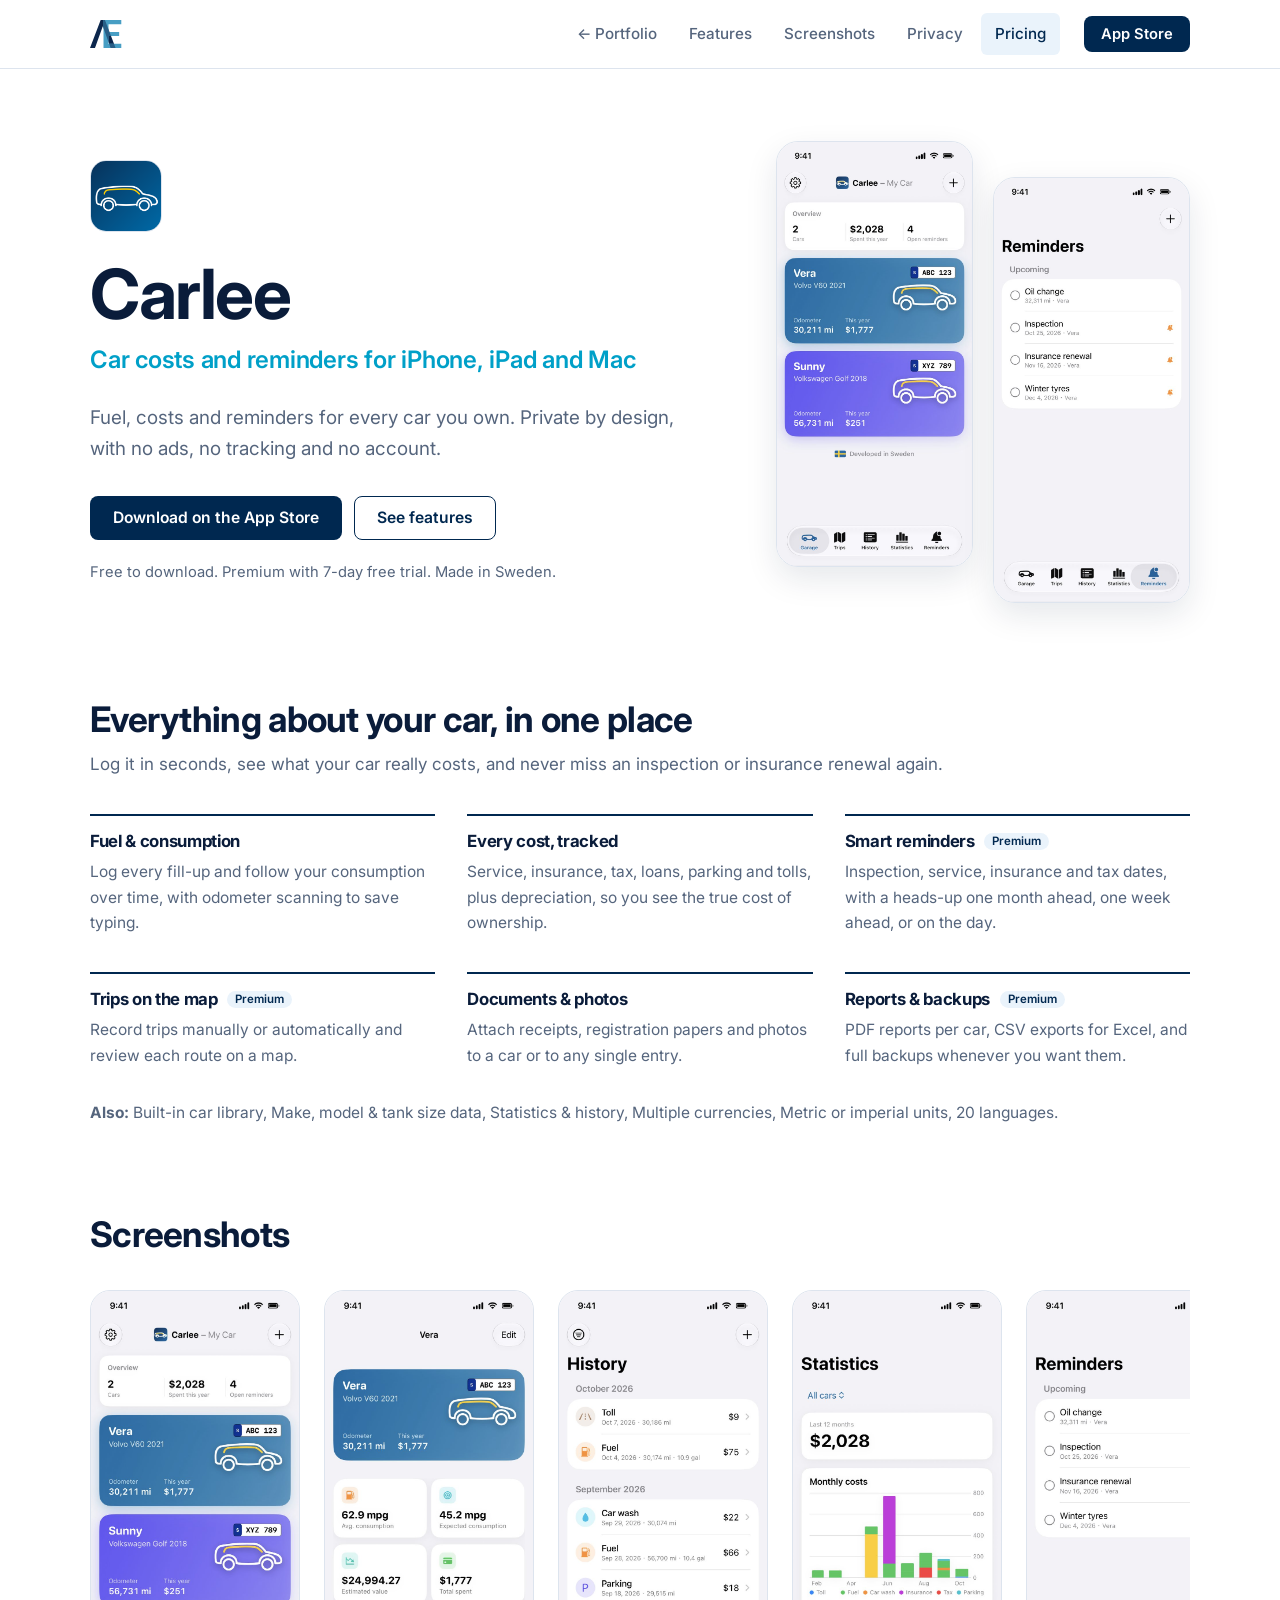
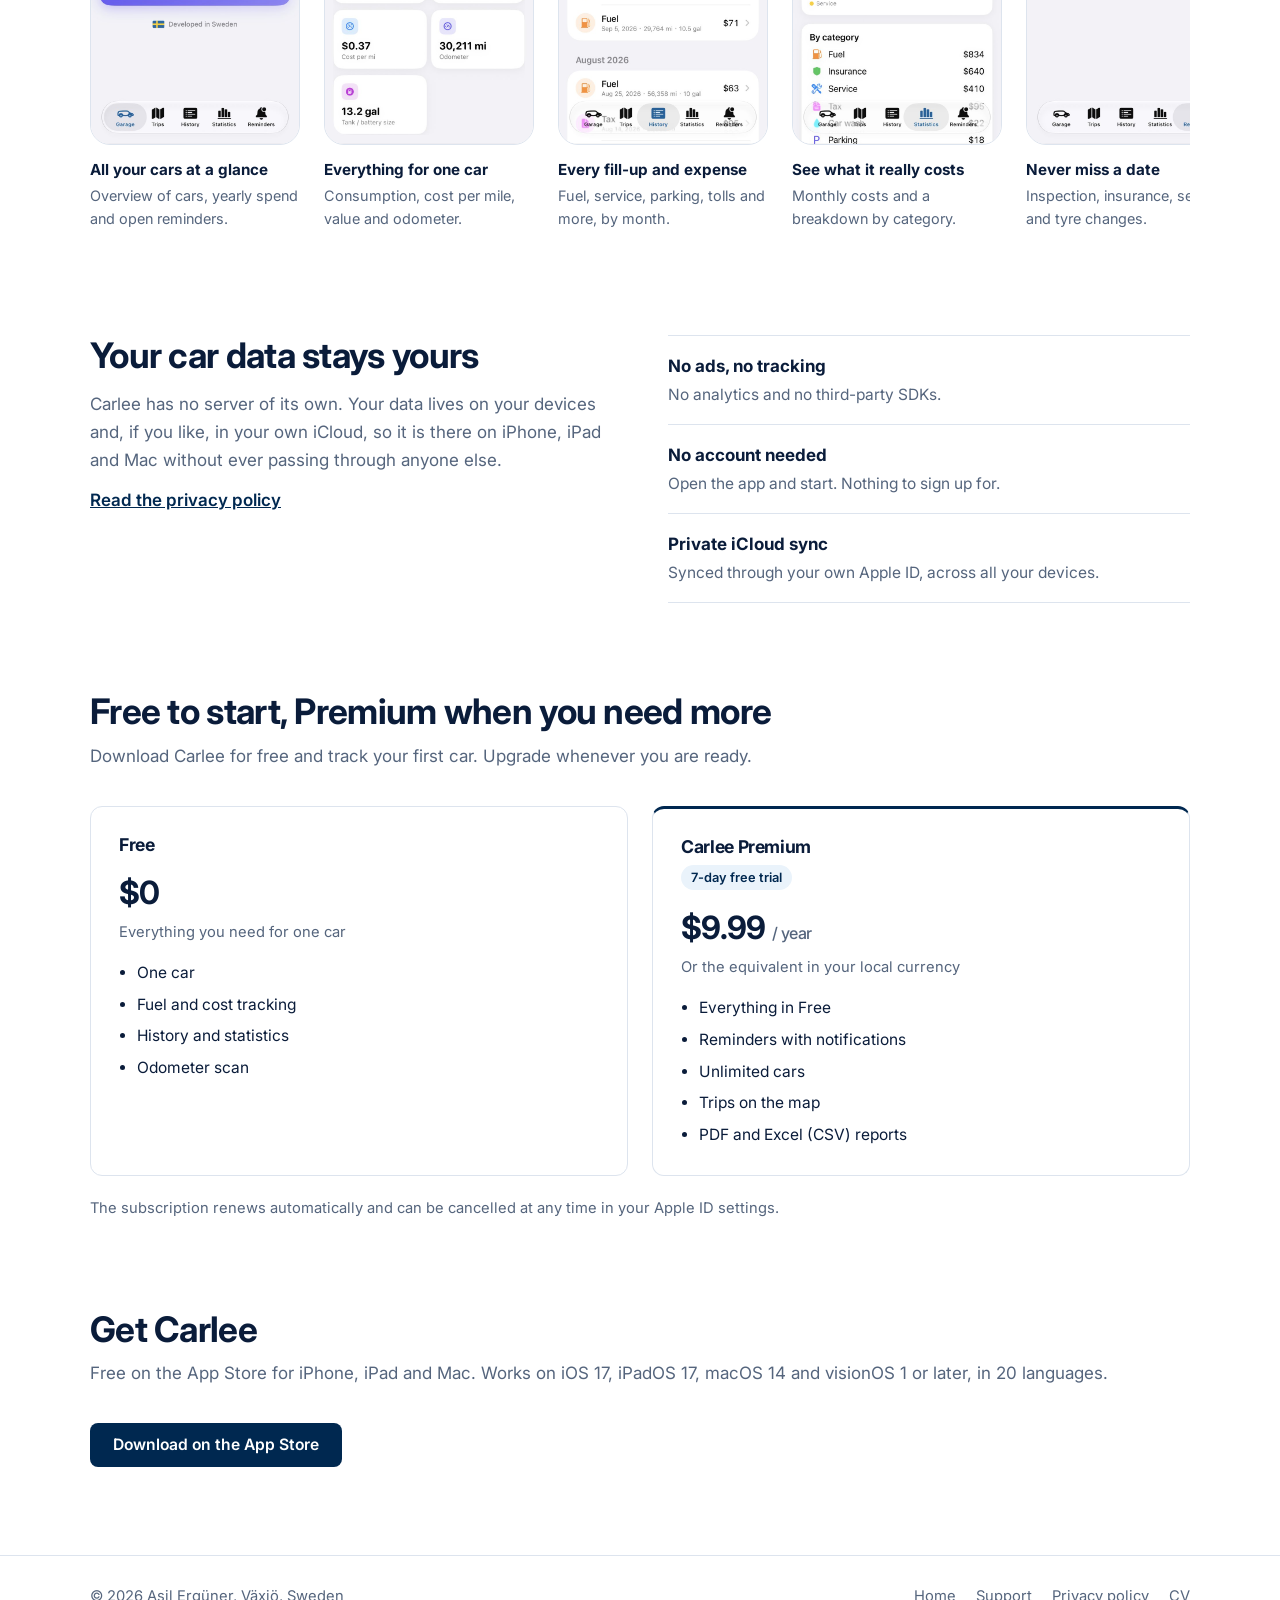
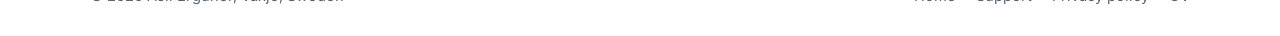
==== commit 94d83977: "Simplify footers to Home and CV Co-Authored-By: Claude Sonnet 5.5 <noreply@anthropic.com> Claude-Ses" ====
--- a/carlee/index.html
+++ b/carlee/index.html
@@ -114,7 +114,7 @@
 <footer>
   <div class="wrap">
     <p>&copy; <span id="year"></span> Asil Ergüner, Växjö, Sweden</p>
-    <nav aria-label="Footer"><a href="/carlee/support/">Support</a><a href="/carlee/privacy/">Privacy policy</a><a href="/index.html">Home</a></nav>
+    <nav aria-label="Footer"><a href="/index.html">Home</a><a href="/carlee/support/">Support</a><a href="/carlee/privacy/">Privacy policy</a><a href="/assets/asil-erguner-cv.pdf" target="_blank" rel="noopener">CV</a></nav>
   </div>
 </footer>
 
--- a/app.css
+++ b/app.css
@@ -11,7 +11,7 @@
 .grid3 h3{font-size:1.05rem;margin-bottom:8px}
 .grid3 p{color:var(--muted);font-size:.97rem}
 .tag{display:inline-block;margin-left:6px;padding:2px 8px;border-radius:999px;background:var(--sky);color:var(--navy);font-size:.72rem;font-weight:600;letter-spacing:0;vertical-align:2px}
-.also{margin-top:32px;color:var(--muted);font-size:.97rem;max-width:46em}
+.also{margin-top:32px;color:var(--muted);font-size:.97rem}
 .gallery{display:flex;gap:24px;overflow-x:auto;scroll-snap-type:x proximity;padding-bottom:16px}
 .gallery figure{margin:0;flex:none;width:210px;scroll-snap-align:start}
 .gallery img{display:block;width:100%;height:auto;border-radius:20px;border:1px solid var(--line)}
@@ -19,7 +19,7 @@
 .gallery figcaption strong{display:block;color:var(--ink);font-size:.95rem;margin-bottom:2px}
 .two{display:grid;grid-template-columns:1fr 1fr;gap:56px;align-items:start}
 .h2s{font-size:clamp(1.6rem,2.8vw,2.2rem);margin-bottom:14px}
-.ptxt{color:var(--muted);max-width:34em}
+.ptxt{color:var(--muted)}
 .ptxt+.ptxt{margin-top:12px}
 .ulink{color:var(--navy);font-weight:600;text-decoration:underline}
 .checks{list-style:none;margin:0;padding:0}
@@ -27,7 +27,7 @@
 .checks li:last-child{border-bottom:1px solid var(--line)}
 .checks strong{display:block}
 .checks span{color:var(--muted);font-size:.97rem}
-.plans{display:grid;grid-template-columns:repeat(2,1fr);gap:24px;max-width:760px}
+.plans{display:grid;grid-template-columns:repeat(2,1fr);gap:24px;}
 .plan{border:1px solid var(--line);border-radius:12px;padding:28px}
 .plan.pro{border-top:3px solid var(--navy)}
 .plan h3{font-size:1.1rem}
@@ -37,8 +37,10 @@
 .psub{color:var(--muted);font-size:.92rem;margin-bottom:16px}
 .plan ul{margin:0;padding-left:18px;color:var(--ink);font-size:.97rem}
 .plan li+li{margin-top:6px}
-.fine{margin-top:20px;font-size:.92rem;color:var(--muted);max-width:46em}
+.fine{margin-top:20px;font-size:.92rem;color:var(--muted)}
 footer{margin-top:88px}
 @media (max-width:900px){.grid3{grid-template-columns:1fr 1fr}.two{grid-template-columns:1fr;gap:32px}.duo{justify-content:flex-start}}
 @media (max-width:560px){.grid3,.plans{grid-template-columns:1fr}.duo img{max-width:46%}}
 .hero .role{font-size:clamp(1.2rem,2.2vw,1.5rem)}
+
+.head p{max-width:none}
